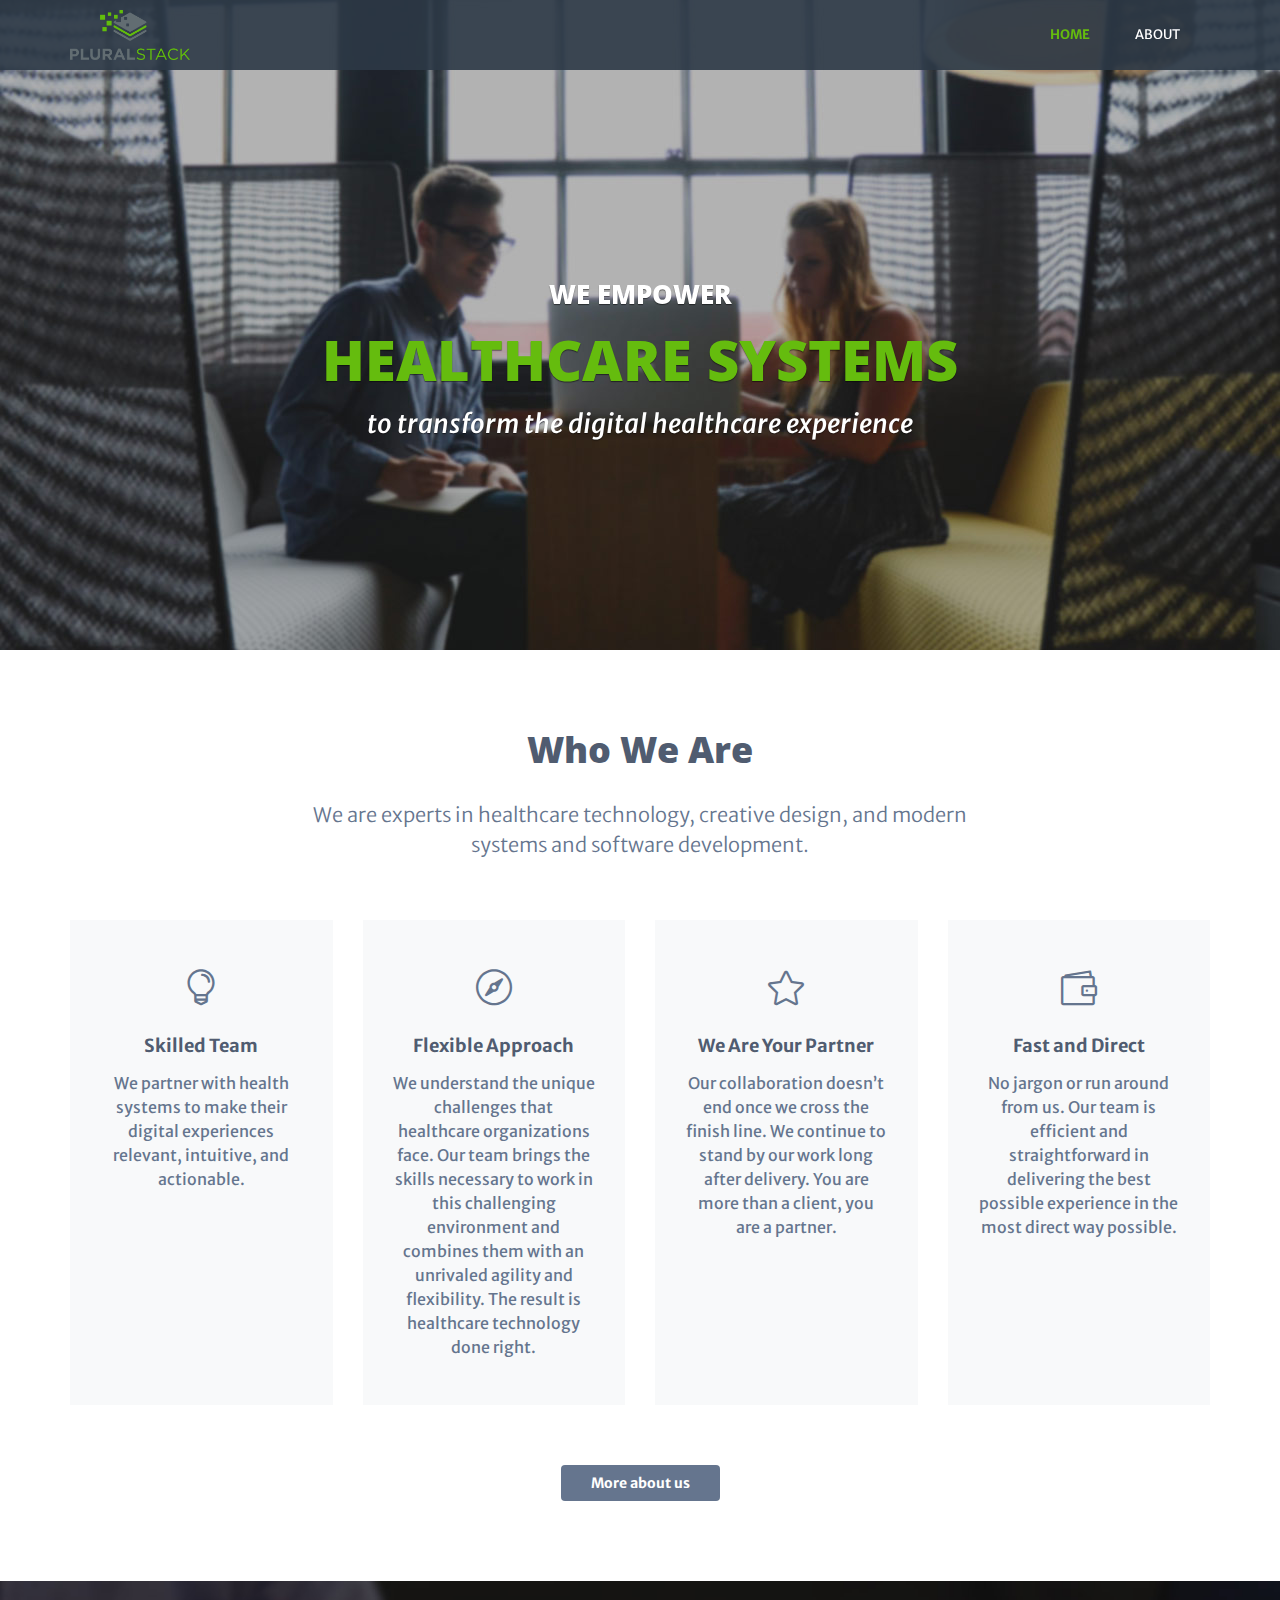
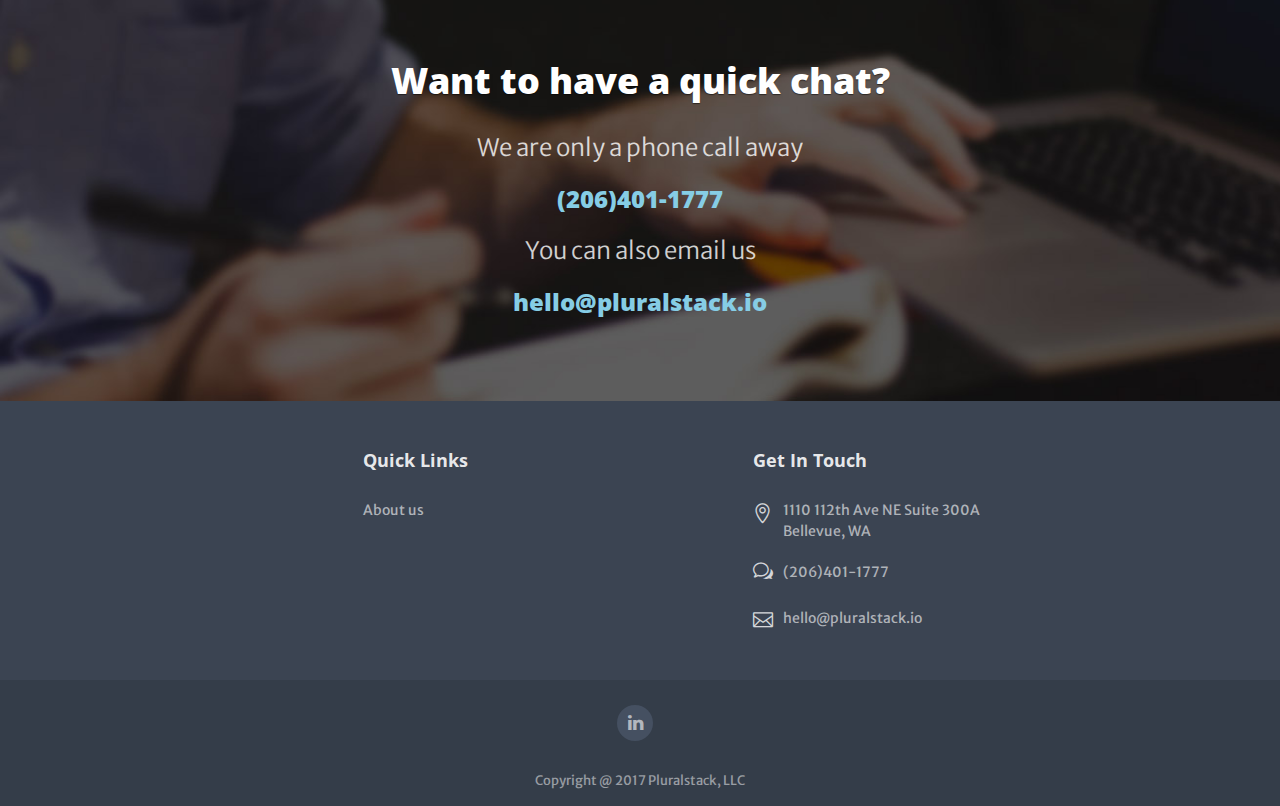
==== index.html @ eecf3a5a "Update company phone number in footer too" ====
<!DOCTYPE html>
<!--[if IE 8]> <html lang="en" class="ie8"> <![endif]-->  
<!--[if IE 9]> <html lang="en" class="ie9"> <![endif]-->  
<!--[if !IE]><!--> <html lang="en"> <!--<![endif]-->  
<head>
    <title>Pluralstack</title>
    <!-- Meta -->
    <meta charset="utf-8">
    <meta http-equiv="X-UA-Compatible" content="IE=edge">
    <meta name="viewport" content="width=device-width, initial-scale=1.0">
    <meta name="description" content="">
    <meta name="author" content="">    
    <link rel="apple-touch-icon-precomposed" sizes="57x57" href="apple-touch-icon-57x57.png" />
    <link rel="apple-touch-icon-precomposed" sizes="114x114" href="apple-touch-icon-114x114.png" />
    <link rel="apple-touch-icon-precomposed" sizes="72x72" href="apple-touch-icon-72x72.png" />
    <link rel="apple-touch-icon-precomposed" sizes="144x144" href="apple-touch-icon-144x144.png" />
    <link rel="apple-touch-icon-precomposed" sizes="60x60" href="apple-touch-icon-60x60.png" />
    <link rel="apple-touch-icon-precomposed" sizes="120x120" href="apple-touch-icon-120x120.png" />
    <link rel="apple-touch-icon-precomposed" sizes="76x76" href="apple-touch-icon-76x76.png" />
    <link rel="apple-touch-icon-precomposed" sizes="152x152" href="apple-touch-icon-152x152.png" />
    <link rel="icon" type="image/png" href="favicon-196x196.png" sizes="196x196" />
    <link rel="icon" type="image/png" href="favicon-96x96.png" sizes="96x96" />
    <link rel="icon" type="image/png" href="favicon-32x32.png" sizes="32x32" />
    <link rel="icon" type="image/png" href="favicon-16x16.png" sizes="16x16" />
    <link rel="icon" type="image/png" href="favicon-128.png" sizes="128x128" />
    <meta name="application-name" content="&nbsp;"/>
    <meta name="msapplication-TileColor" content="#FFFFFF" />
    <meta name="msapplication-TileImage" content="mstile-144x144.png" />
    <meta name="msapplication-square70x70logo" content="mstile-70x70.png" />
    <meta name="msapplication-square150x150logo" content="mstile-150x150.png" />
    <meta name="msapplication-wide310x150logo" content="mstile-310x150.png" />
    <meta name="msapplication-square310x310logo" content="mstile-310x310.png" />
    <link rel="manifest" href="/manifest.json">
    <meta name="theme-color" content="#ffffff">    <link href='http://fonts.googleapis.com/css?family=Merriweather+Sans:700,300italic,400italic,700italic,300,400' rel='stylesheet' type='text/css'>
    <link href='http://fonts.googleapis.com/css?family=Russo+One' rel='stylesheet' type='text/css'>
    <link href='http://fonts.googleapis.com/css?family=Open+Sans:300italic,400italic,600italic,700italic,800italic,400,300,600,700,800' rel='stylesheet' type='text/css'>
    <!-- Global CSS -->
    <link rel="stylesheet" href="assets/plugins/bootstrap/css/bootstrap.min.css">   
    <!-- Plugins CSS -->    
    <link rel="stylesheet" href="assets/plugins/font-awesome/css/font-awesome.css">
    <link rel="stylesheet" href="assets/plugins/elegant_font/css/style.css">
    <link rel="stylesheet" href="assets/plugins/flexslider/flexslider.css">
    <link rel="stylesheet" href="assets/plugins/owl-carousel/owl.carousel.css">
    <link rel="stylesheet" href="assets/plugins/owl-carousel/owl.theme.css">
    
    <!-- Theme CSS -->
    <link id="theme-style" rel="stylesheet" href="assets/css/stylesps.css">
    <!-- HTML5 shim and Respond.js IE8 support of HTML5 elements and media queries -->
    <!--[if lt IE 9]>
      <script src="https://oss.maxcdn.com/html5shiv/3.7.2/html5shiv.min.js"></script>
      <script src="https://oss.maxcdn.com/respond/1.4.2/respond.min.js"></script>
    <![endif]-->
</head> 

<body class="home-page">     
    <div class="header-wrapper header-wrapper-home">

        <!-- ******HEADER****** -->
        <header id="header" class="header navbar-fixed-top">  
            <div class="container">       
                <h1 class="logo">
                    <a href="index.html"><img src="./assets/images/logos/ps-logo.png" alt="Pluralstack logo" width="120px"></a>
                </h1><!--//logo-->
                <nav class="main-nav navbar-right" role="navigation">
                    <div class="navbar-header">
                        <button class="navbar-toggle" type="button" data-toggle="collapse" data-target="#navbar-collapse">
                            <span class="sr-only">Toggle navigation</span>
                            <span class="icon-bar"></span>
                            <span class="icon-bar"></span>
                            <span class="icon-bar"></span>
                        </button><!--//nav-toggle-->
                    </div><!--//navbar-header-->
                    <div id="navbar-collapse" class="navbar-collapse collapse">
                        <ul class="nav navbar-nav">
                            <li class="active nav-item"><a href="index.html">Home</a></li>
                            <li class="nav-item"><a href="about.html">About</a></li>
                        </ul><!--//nav-->
                    </div><!--//navabr-collapse-->
                </nav><!--//main-nav-->
            </div><!--//container-->
        </header><!--//header-->

        <div class="bg-slider-wrapper">
            <div id="bg-slider" class="flexslider bg-slider">
                <ul class="slides">
                    <li class="slide slide-1"></li>
                    <li class="slide slide-2"></li>
                    <li class="slide slide-3"></li>
                </ul>
            </div>
        </div><!--//bg-slider-wrapper--> 
        <section id="home-promo" class="home-promo section">
            <div class="container text-center">                
                <h2 class="title">
                    <span class="upper">We empower</span>
                    <span class="middle">Healthcare Systems</span>
                    <span class="bottom">To transform the digital healthcare experience</span>
                </h2>
            </div><!--//container-->
        </section><!--//promo-->
    </div><!--//header-wrapper-->
       
    <!-- ******Why Section****** -->
    <section id="who" class="who section">
        <div class="container text-center">
            <h2 class="title text-center">Who We Are</h2>
            <p class="intro text-center">We are experts in healthcare technology, creative design, and modern systems and software development.</p>
            <div class="row benefits text-center">
                <div class="item col-md-3 col-sm-6 col-xs-12">
                    <div class="item-inner">
                        <div class="fs1" aria-hidden="true" data-icon="&#xe007;"></div>                        
                        <h3 class="sub-title">Skilled Team</h3>
                        <div class="desc">
                            <p>We partner with health systems to make their digital experiences relevant, intuitive, and actionable.</p>
                        </div>                
                    </div>       
                </div><!--//item-->
                <div class="item col-md-3 col-sm-6 col-xs-12 sm-break">
                    <div class="item-inner">
                        <div class="fs1" aria-hidden="true" data-icon="&#xe01c;"></div>
                        <h3 class="sub-title">Flexible Approach</h3>
                        <div class="desc">
                            <p>We understand the unique challenges that healthcare organizations face.  Our team brings the skills necessary to work in this challenging environment and combines them with an unrivaled agility and flexibility.  The result is healthcare technology done right. </p>
                        </div>   
                    </div><!--//item-inner-->                    
                </div><!--//item-->
                <div class="item col-md-3 col-sm-6 col-xs-12">
                    <div class="item-inner">
                        <div class="fs1" aria-hidden="true" data-icon="&#xe031;"></div>
                        <h3 class="sub-title">We Are Your Partner</h3>
                        <div class="desc">
                            <p>Our collaboration doesn’t end once we cross the finish line.  We continue to stand by our work long after delivery.  You are more than a client, you are a partner.</p>
                        </div>            
                    </div><!--//item-inner-->
                </div><!--//item-->
                <div class="item col-md-3 col-sm-6 col-xs-12">
                    <div class="item-inner">
                        <div class="fs1" aria-hidden="true" data-icon="&#xe100;"></div>                        
                        <h3 class="sub-title">Fast and Direct</h3>
                        <div class="desc">
                            <p>No jargon or run around from us.  Our team is efficient and straightforward in delivering the best possible experience in the most direct way possible.</p>
                        </div>         
                    </div><!--//item-inner-->              
                </div><!--//item-->
            </div><!--//row-->
            <a class="btn btn-cta btn-cta-secondary" href="about.html">More about us</a>
        </div><!--//container-->
    </section><!--//who-->
    
    <!-- ******CTA Section****** -->
    <section id="cta-section" class="cta-section section text-center home-cta-section">
        <div class="container">
           <h2 class="title">Want to have a quick chat?</h2>
           <p class="phone contact-info">
               <span class="intro">We are only a phone call away</span>
               <span class="info"><a href="tel:2064011777">(206)401-1777</a></span>
           </p><!--//phone-->
           <p class="email contact-info">
               <span class="intro">You can also email us</span>
               <span class="info"><a href="mailto:hello@pluralstack.io" target="_blank">hello@pluralstack.io</a></span>
           </p><!--//phone-->              
        </div><!--//container-->
    </section><!--//cta-section-->
   
    <!-- ******FOOTER****** --> 
    <footer class="footer">
        <div class="footer-content">
            <div class="container">
                <div class="row">
                    <div class="footer-col col-md-3 col-md-offset-3 col-sm-4 links-col">
                        <div class="footer-col-inner">
                            <h3 class="sub-title">Quick Links</h3>
                            <ul class="list-unstyled">
                                <li><a href="about.html">About us</a></li>
                            </ul>
                        </div><!--//footer-col-inner-->
                    </div><!--//foooter-col-->
                    <div class="footer-col col-md-3 col-md-offset-1 col-sm-12 contact-col">
                        <div class="footer-col-inner">
                            <h3 class="sub-title">Get In Touch</h3>
                            <p class="intro"></p>
                            <div class="row">
                                <p class="adr clearfix col-md-12 col-sm-4">
                                    <span class="fs1" aria-hidden="true" data-icon="&#xe01d;"></span>        
                                    <span class="adr-group">
                                        <a href="https://www.google.com/maps/place/1110+112th+Ave+NE,+Bellevue,+WA+98004/@47.6205856,-122.1926991,17z/data=!3m1!4b1!4m5!3m4!1s0x54906c8ca2718ef7:0x6507b77112e14721!8m2!3d47.6205856!4d-122.1905051" target="_blank">
                                            <span class="street-address">1110 112th Ave NE Suite 300A</span><br />
                                            <span class="city">Bellevue, </span><span class="state">WA</span><br />
                                        </a>
                                    </span>
                                </p>
                                <p class="tel col-md-12 col-sm-4"><span class="fs1" aria-hidden="true" data-icon="&#x77;"></span><a href="tel:2064011777">(206)401-1777</a></p>
                                <p class="email col-md-12 col-sm-4"><span class="fs1" aria-hidden="true" data-icon="&#xe010;"></span><a href="mailto:hello@pluralstack.io" target="_blank">hello@pluralstack.io</a></p>
                            </div> 
                        </div><!--//footer-col-inner-->            
                    </div><!--//foooter-col-->   
                </div>   
            </div>        
        </div><!--//footer-content-->
        <div class="bottom-bar">
            <div class="container center">                                   
                <ul class="social-icons list-inline">
                    <li class="last"><a href="https://www.linkedin.com/company/pluralstack"><i class="fa fa-linkedin"></i></a></li>                
                </ul> 
                <small class="copyright text-center">Copyright @ 2017 <a href="http://www.pluralstack.io/" target="_blank">Pluralstack, LLC</a></small>                 
            </div><!--//container-->
        </div><!--//bottom-bar-->
    </footer><!--//footer-->

    <!-- Main Javascript -->          
    <script type="text/javascript" src="assets/plugins/jquery-1.11.3.min.js"></script>
    <script type="text/javascript" src="assets/plugins/bootstrap/js/bootstrap.min.js"></script> 
    <script type="text/javascript" src="assets/plugins/bootstrap-hover-dropdown.min.js"></script>
    <script type="text/javascript" src="assets/plugins/back-to-top.js"></script>             
    <script type="text/javascript" src="assets/plugins/jquery-placeholder/jquery.placeholder.js"></script>                                                                  
    <script type="text/javascript" src="assets/plugins/jquery-match-height/jquery.matchHeight-min.js"></script>
    <script type="text/javascript" src="assets/plugins/FitVids/jquery.fitvids.js"></script>
    <script type="text/javascript" src="assets/js/main.js"></script>
    
    <!-- Flexslider -->    
    <script type="text/javascript" src="assets/plugins/flexslider/jquery.flexslider-min.js"></script> 
    <script type="text/javascript" src="assets/js/flexslider-custom.js"></script>     
    
    <!-- Form Validation -->
    <script type="text/javascript" src="assets/plugins/jquery.validate.min.js"></script> 
    <script type="text/javascript" src="assets/js/form-validation-custom.js"></script>
    
    <!-- Form iOS fix -->
    <script type="text/javascript" src="assets/plugins/isMobile/isMobile.min.js"></script>
    <script type="text/javascript" src="assets/js/form-mobile-fix.js"></script>
    
    <!-- Owl Carousel -->
    <script type="text/javascript" src="assets/plugins/owl-carousel/owl.carousel.js"></script> 
    <script type="text/javascript" src="assets/js/owl-custom.js"></script> 
    
</body>
</html>
---- assets/plugins/elegant_font/css/style.css ----
@font-face {
	font-family: 'ElegantIcons';
	src:url('fonts/ElegantIcons.eot');
	src:url('fonts/ElegantIcons.eot?#iefix') format('embedded-opentype'),
		url('fonts/ElegantIcons.woff') format('woff'),
		url('fonts/ElegantIcons.ttf') format('truetype'),
		url('fonts/ElegantIcons.svg#ElegantIcons') format('svg');
	font-weight: normal;
	font-style: normal;
}

/* Use the following CSS code if you want to use data attributes for inserting your icons */
[data-icon]:before {
	font-family: 'ElegantIcons';
	content: attr(data-icon);
	speak: none;
	font-weight: normal;
	font-variant: normal;
	text-transform: none;
	line-height: 1;
	-webkit-font-smoothing: antialiased;
	-moz-osx-font-smoothing: grayscale;
}

/* Use the following CSS code if you want to have a class per icon */
/*
Instead of a list of all class selectors,
you can use the generic selector below, but it's slower:
[class*="your-class-prefix"] {
*/
.arrow_up, .arrow_down, .arrow_left, .arrow_right, .arrow_left-up, .arrow_right-up, .arrow_right-down, .arrow_left-down, .arrow-up-down, .arrow_up-down_alt, .arrow_left-right_alt, .arrow_left-right, .arrow_expand_alt2, .arrow_expand_alt, .arrow_condense, .arrow_expand, .arrow_move, .arrow_carrot-up, .arrow_carrot-down, .arrow_carrot-left, .arrow_carrot-right, .arrow_carrot-2up, .arrow_carrot-2down, .arrow_carrot-2left, .arrow_carrot-2right, .arrow_carrot-up_alt2, .arrow_carrot-down_alt2, .arrow_carrot-left_alt2, .arrow_carrot-right_alt2, .arrow_carrot-2up_alt2, .arrow_carrot-2down_alt2, .arrow_carrot-2left_alt2, .arrow_carrot-2right_alt2, .arrow_triangle-up, .arrow_triangle-down, .arrow_triangle-left, .arrow_triangle-right, .arrow_triangle-up_alt2, .arrow_triangle-down_alt2, .arrow_triangle-left_alt2, .arrow_triangle-right_alt2, .arrow_back, .icon_minus-06, .icon_plus, .icon_close, .icon_check, .icon_minus_alt2, .icon_plus_alt2, .icon_close_alt2, .icon_check_alt2, .icon_zoom-out_alt, .icon_zoom-in_alt, .icon_search, .icon_box-empty, .icon_box-selected, .icon_minus-box, .icon_plus-box, .icon_box-checked, .icon_circle-empty, .icon_circle-slelected, .icon_stop_alt2, .icon_stop, .icon_pause_alt2, .icon_pause, .icon_menu, .icon_menu-square_alt2, .icon_menu-circle_alt2, .icon_ul, .icon_ol, .icon_adjust-horiz, .icon_adjust-vert, .icon_document_alt, .icon_documents_alt, .icon_pencil, .icon_pencil-edit_alt, .icon_pencil-edit, .icon_folder-alt, .icon_folder-open_alt, .icon_folder-add_alt, .icon_info_alt, .icon_error-oct_alt, .icon_error-circle_alt, .icon_error-triangle_alt, .icon_question_alt2, .icon_question, .icon_comment_alt, .icon_chat_alt, .icon_vol-mute_alt, .icon_volume-low_alt, .icon_volume-high_alt, .icon_quotations, .icon_quotations_alt2, .icon_clock_alt, .icon_lock_alt, .icon_lock-open_alt, .icon_key_alt, .icon_cloud_alt, .icon_cloud-upload_alt, .icon_cloud-download_alt, .icon_image, .icon_images, .icon_lightbulb_alt, .icon_gift_alt, .icon_house_alt, .icon_genius, .icon_mobile, .icon_tablet, .icon_laptop, .icon_desktop, .icon_camera_alt, .icon_mail_alt, .icon_cone_alt, .icon_ribbon_alt, .icon_bag_alt, .icon_creditcard, .icon_cart_alt, .icon_paperclip, .icon_tag_alt, .icon_tags_alt, .icon_trash_alt, .icon_cursor_alt, .icon_mic_alt, .icon_compass_alt, .icon_pin_alt, .icon_pushpin_alt, .icon_map_alt, .icon_drawer_alt, .icon_toolbox_alt, .icon_book_alt, .icon_calendar, .icon_film, .icon_table, .icon_contacts_alt, .icon_headphones, .icon_lifesaver, .icon_piechart, .icon_refresh, .icon_link_alt, .icon_link, .icon_loading, .icon_blocked, .icon_archive_alt, .icon_heart_alt, .icon_star_alt, .icon_star-half_alt, .icon_star, .icon_star-half, .icon_tools, .icon_tool, .icon_cog, .icon_cogs, .arrow_up_alt, .arrow_down_alt, .arrow_left_alt, .arrow_right_alt, .arrow_left-up_alt, .arrow_right-up_alt, .arrow_right-down_alt, .arrow_left-down_alt, .arrow_condense_alt, .arrow_expand_alt3, .arrow_carrot_up_alt, .arrow_carrot-down_alt, .arrow_carrot-left_alt, .arrow_carrot-right_alt, .arrow_carrot-2up_alt, .arrow_carrot-2dwnn_alt, .arrow_carrot-2left_alt, .arrow_carrot-2right_alt, .arrow_triangle-up_alt, .arrow_triangle-down_alt, .arrow_triangle-left_alt, .arrow_triangle-right_alt, .icon_minus_alt, .icon_plus_alt, .icon_close_alt, .icon_check_alt, .icon_zoom-out, .icon_zoom-in, .icon_stop_alt, .icon_menu-square_alt, .icon_menu-circle_alt, .icon_document, .icon_documents, .icon_pencil_alt, .icon_folder, .icon_folder-open, .icon_folder-add, .icon_folder_upload, .icon_folder_download, .icon_info, .icon_error-circle, .icon_error-oct, .icon_error-triangle, .icon_question_alt, .icon_comment, .icon_chat, .icon_vol-mute, .icon_volume-low, .icon_volume-high, .icon_quotations_alt, .icon_clock, .icon_lock, .icon_lock-open, .icon_key, .icon_cloud, .icon_cloud-upload, .icon_cloud-download, .icon_lightbulb, .icon_gift, .icon_house, .icon_camera, .icon_mail, .icon_cone, .icon_ribbon, .icon_bag, .icon_cart, .icon_tag, .icon_tags, .icon_trash, .icon_cursor, .icon_mic, .icon_compass, .icon_pin, .icon_pushpin, .icon_map, .icon_drawer, .icon_toolbox, .icon_book, .icon_contacts, .icon_archive, .icon_heart, .icon_profile, .icon_group, .icon_grid-2x2, .icon_grid-3x3, .icon_music, .icon_pause_alt, .icon_phone, .icon_upload, .icon_download, .social_facebook, .social_twitter, .social_pinterest, .social_googleplus, .social_tumblr, .social_tumbleupon, .social_wordpress, .social_instagram, .social_dribbble, .social_vimeo, .social_linkedin, .social_rss, .social_deviantart, .social_share, .social_myspace, .social_skype, .social_youtube, .social_picassa, .social_googledrive, .social_flickr, .social_blogger, .social_spotify, .social_delicious, .social_facebook_circle, .social_twitter_circle, .social_pinterest_circle, .social_googleplus_circle, .social_tumblr_circle, .social_stumbleupon_circle, .social_wordpress_circle, .social_instagram_circle, .social_dribbble_circle, .social_vimeo_circle, .social_linkedin_circle, .social_rss_circle, .social_deviantart_circle, .social_share_circle, .social_myspace_circle, .social_skype_circle, .social_youtube_circle, .social_picassa_circle, .social_googledrive_alt2, .social_flickr_circle, .social_blogger_circle, .social_spotify_circle, .social_delicious_circle, .social_facebook_square, .social_twitter_square, .social_pinterest_square, .social_googleplus_square, .social_tumblr_square, .social_stumbleupon_square, .social_wordpress_square, .social_instagram_square, .social_dribbble_square, .social_vimeo_square, .social_linkedin_square, .social_rss_square, .social_deviantart_square, .social_share_square, .social_myspace_square, .social_skype_square, .social_youtube_square, .social_picassa_square, .social_googledrive_square, .social_flickr_square, .social_blogger_square, .social_spotify_square, .social_delicious_square, .icon_printer, .icon_calulator, .icon_building, .icon_floppy, .icon_drive, .icon_search-2, .icon_id, .icon_id-2, .icon_puzzle, .icon_like, .icon_dislike, .icon_mug, .icon_currency, .icon_wallet, .icon_pens, .icon_easel, .icon_flowchart, .icon_datareport, .icon_briefcase, .icon_shield, .icon_percent, .icon_globe, .icon_globe-2, .icon_target, .icon_hourglass, .icon_balance, .icon_rook, .icon_printer-alt, .icon_calculator_alt, .icon_building_alt, .icon_floppy_alt, .icon_drive_alt, .icon_search_alt, .icon_id_alt, .icon_id-2_alt, .icon_puzzle_alt, .icon_like_alt, .icon_dislike_alt, .icon_mug_alt, .icon_currency_alt, .icon_wallet_alt, .icon_pens_alt, .icon_easel_alt, .icon_flowchart_alt, .icon_datareport_alt, .icon_briefcase_alt, .icon_shield_alt, .icon_percent_alt, .icon_globe_alt, .icon_clipboard {
	font-family: 'ElegantIcons';
	speak: none;
	font-style: normal;
	font-weight: normal;
	font-variant: normal;
	text-transform: none;
	line-height: 1;
	-webkit-font-smoothing: antialiased;
}
.arrow_up:before {
	content: "\21";
}
.arrow_down:before {
	content: "\22";
}
.arrow_left:before {
	content: "\23";
}
.arrow_right:before {
	content: "\24";
}
.arrow_left-up:before {
	content: "\25";
}
.arrow_right-up:before {
	content: "\26";
}
.arrow_right-down:before {
	content: "\27";
}
.arrow_left-down:before {
	content: "\28";
}
.arrow-up-down:before {
	content: "\29";
}
.arrow_up-down_alt:before {
	content: "\2a";
}
.arrow_left-right_alt:before {
	content: "\2b";
}
.arrow_left-right:before {
	content: "\2c";
}
.arrow_expand_alt2:before {
	content: "\2d";
}
.arrow_expand_alt:before {
	content: "\2e";
}
.arrow_condense:before {
	content: "\2f";
}
.arrow_expand:before {
	content: "\30";
}
.arrow_move:before {
	content: "\31";
}
.arrow_carrot-up:before {
	content: "\32";
}
.arrow_carrot-down:before {
	content: "\33";
}
.arrow_carrot-left:before {
	content: "\34";
}
.arrow_carrot-right:before {
	content: "\35";
}
.arrow_carrot-2up:before {
	content: "\36";
}
.arrow_carrot-2down:before {
	content: "\37";
}
.arrow_carrot-2left:before {
	content: "\38";
}
.arrow_carrot-2right:before {
	content: "\39";
}
.arrow_carrot-up_alt2:before {
	content: "\3a";
}
.arrow_carrot-down_alt2:before {
	content: "\3b";
}
.arrow_carrot-left_alt2:before {
	content: "\3c";
}
.arrow_carrot-right_alt2:before {
	content: "\3d";
}
.arrow_carrot-2up_alt2:before {
	content: "\3e";
}
.arrow_carrot-2down_alt2:before {
	content: "\3f";
}
.arrow_carrot-2left_alt2:before {
	content: "\40";
}
.arrow_carrot-2right_alt2:before {
	content: "\41";
}
.arrow_triangle-up:before {
	content: "\42";
}
.arrow_triangle-down:before {
	content: "\43";
}
.arrow_triangle-left:before {
	content: "\44";
}
.arrow_triangle-right:before {
	content: "\45";
}
.arrow_triangle-up_alt2:before {
	content: "\46";
}
.arrow_triangle-down_alt2:before {
	content: "\47";
}
.arrow_triangle-left_alt2:before {
	content: "\48";
}
.arrow_triangle-right_alt2:before {
	content: "\49";
}
.arrow_back:before {
	content: "\4a";
}
.icon_minus-06:before {
	content: "\4b";
}
.icon_plus:before {
	content: "\4c";
}
.icon_close:before {
	content: "\4d";
}
.icon_check:before {
	content: "\4e";
}
.icon_minus_alt2:before {
	content: "\4f";
}
.icon_plus_alt2:before {
	content: "\50";
}
.icon_close_alt2:before {
	content: "\51";
}
.icon_check_alt2:before {
	content: "\52";
}
.icon_zoom-out_alt:before {
	content: "\53";
}
.icon_zoom-in_alt:before {
	content: "\54";
}
.icon_search:before {
	content: "\55";
}
.icon_box-empty:before {
	content: "\56";
}
.icon_box-selected:before {
	content: "\57";
}
.icon_minus-box:before {
	content: "\58";
}
.icon_plus-box:before {
	content: "\59";
}
.icon_box-checked:before {
	content: "\5a";
}
.icon_circle-empty:before {
	content: "\5b";
}
.icon_circle-slelected:before {
	content: "\5c";
}
.icon_stop_alt2:before {
	content: "\5d";
}
.icon_stop:before {
	content: "\5e";
}
.icon_pause_alt2:before {
	content: "\5f";
}
.icon_pause:before {
	content: "\60";
}
.icon_menu:before {
	content: "\61";
}
.icon_menu-square_alt2:before {
	content: "\62";
}
.icon_menu-circle_alt2:before {
	content: "\63";
}
.icon_ul:before {
	content: "\64";
}
.icon_ol:before {
	content: "\65";
}
.icon_adjust-horiz:before {
	content: "\66";
}
.icon_adjust-vert:before {
	content: "\67";
}
.icon_document_alt:before {
	content: "\68";
}
.icon_documents_alt:before {
	content: "\69";
}
.icon_pencil:before {
	content: "\6a";
}
.icon_pencil-edit_alt:before {
	content: "\6b";
}
.icon_pencil-edit:before {
	content: "\6c";
}
.icon_folder-alt:before {
	content: "\6d";
}
.icon_folder-open_alt:before {
	content: "\6e";
}
.icon_folder-add_alt:before {
	content: "\6f";
}
.icon_info_alt:before {
	content: "\70";
}
.icon_error-oct_alt:before {
	content: "\71";
}
.icon_error-circle_alt:before {
	content: "\72";
}
.icon_error-triangle_alt:before {
	content: "\73";
}
.icon_question_alt2:before {
	content: "\74";
}
.icon_question:before {
	content: "\75";
}
.icon_comment_alt:before {
	content: "\76";
}
.icon_chat_alt:before {
	content: "\77";
}
.icon_vol-mute_alt:before {
	content: "\78";
}
.icon_volume-low_alt:before {
	content: "\79";
}
.icon_volume-high_alt:before {
	content: "\7a";
}
.icon_quotations:before {
	content: "\7b";
}
.icon_quotations_alt2:before {
	content: "\7c";
}
.icon_clock_alt:before {
	content: "\7d";
}
.icon_lock_alt:before {
	content: "\7e";
}
.icon_lock-open_alt:before {
	content: "\e000";
}
.icon_key_alt:before {
	content: "\e001";
}
.icon_cloud_alt:before {
	content: "\e002";
}
.icon_cloud-upload_alt:before {
	content: "\e003";
}
.icon_cloud-download_alt:before {
	content: "\e004";
}
.icon_image:before {
	content: "\e005";
}
.icon_images:before {
	content: "\e006";
}
.icon_lightbulb_alt:before {
	content: "\e007";
}
.icon_gift_alt:before {
	content: "\e008";
}
.icon_house_alt:before {
	content: "\e009";
}
.icon_genius:before {
	content: "\e00a";
}
.icon_mobile:before {
	content: "\e00b";
}
.icon_tablet:before {
	content: "\e00c";
}
.icon_laptop:before {
	content: "\e00d";
}
.icon_desktop:before {
	content: "\e00e";
}
.icon_camera_alt:before {
	content: "\e00f";
}
.icon_mail_alt:before {
	content: "\e010";
}
.icon_cone_alt:before {
	content: "\e011";
}
.icon_ribbon_alt:before {
	content: "\e012";
}
.icon_bag_alt:before {
	content: "\e013";
}
.icon_creditcard:before {
	content: "\e014";
}
.icon_cart_alt:before {
	content: "\e015";
}
.icon_paperclip:before {
	content: "\e016";
}
.icon_tag_alt:before {
	content: "\e017";
}
.icon_tags_alt:before {
	content: "\e018";
}
.icon_trash_alt:before {
	content: "\e019";
}
.icon_cursor_alt:before {
	content: "\e01a";
}
.icon_mic_alt:before {
	content: "\e01b";
}
.icon_compass_alt:before {
	content: "\e01c";
}
.icon_pin_alt:before {
	content: "\e01d";
}
.icon_pushpin_alt:before {
	content: "\e01e";
}
.icon_map_alt:before {
	content: "\e01f";
}
.icon_drawer_alt:before {
	content: "\e020";
}
.icon_toolbox_alt:before {
	content: "\e021";
}
.icon_book_alt:before {
	content: "\e022";
}
.icon_calendar:before {
	content: "\e023";
}
.icon_film:before {
	content: "\e024";
}
.icon_table:before {
	content: "\e025";
}
.icon_contacts_alt:before {
	content: "\e026";
}
.icon_headphones:before {
	content: "\e027";
}
.icon_lifesaver:before {
	content: "\e028";
}
.icon_piechart:before {
	content: "\e029";
}
.icon_refresh:before {
	content: "\e02a";
}
.icon_link_alt:before {
	content: "\e02b";
}
.icon_link:before {
	content: "\e02c";
}
.icon_loading:before {
	content: "\e02d";
}
.icon_blocked:before {
	content: "\e02e";
}
.icon_archive_alt:before {
	content: "\e02f";
}
.icon_heart_alt:before {
	content: "\e030";
}
.icon_star_alt:before {
	content: "\e031";
}
.icon_star-half_alt:before {
	content: "\e032";
}
.icon_star:before {
	content: "\e033";
}
.icon_star-half:before {
	content: "\e034";
}
.icon_tools:before {
	content: "\e035";
}
.icon_tool:before {
	content: "\e036";
}
.icon_cog:before {
	content: "\e037";
}
.icon_cogs:before {
	content: "\e038";
}
.arrow_up_alt:before {
	content: "\e039";
}
.arrow_down_alt:before {
	content: "\e03a";
}
.arrow_left_alt:before {
	content: "\e03b";
}
.arrow_right_alt:before {
	content: "\e03c";
}
.arrow_left-up_alt:before {
	content: "\e03d";
}
.arrow_right-up_alt:before {
	content: "\e03e";
}
.arrow_right-down_alt:before {
	content: "\e03f";
}
.arrow_left-down_alt:before {
	content: "\e040";
}
.arrow_condense_alt:before {
	content: "\e041";
}
.arrow_expand_alt3:before {
	content: "\e042";
}
.arrow_carrot_up_alt:before {
	content: "\e043";
}
.arrow_carrot-down_alt:before {
	content: "\e044";
}
.arrow_carrot-left_alt:before {
	content: "\e045";
}
.arrow_carrot-right_alt:before {
	content: "\e046";
}
.arrow_carrot-2up_alt:before {
	content: "\e047";
}
.arrow_carrot-2dwnn_alt:before {
	content: "\e048";
}
.arrow_carrot-2left_alt:before {
	content: "\e049";
}
.arrow_carrot-2right_alt:before {
	content: "\e04a";
}
.arrow_triangle-up_alt:before {
	content: "\e04b";
}
.arrow_triangle-down_alt:before {
	content: "\e04c";
}
.arrow_triangle-left_alt:before {
	content: "\e04d";
}
.arrow_triangle-right_alt:before {
	content: "\e04e";
}
.icon_minus_alt:before {
	content: "\e04f";
}
.icon_plus_alt:before {
	content: "\e050";
}
.icon_close_alt:before {
	content: "\e051";
}
.icon_check_alt:before {
	content: "\e052";
}
.icon_zoom-out:before {
	content: "\e053";
}
.icon_zoom-in:before {
	content: "\e054";
}
.icon_stop_alt:before {
	content: "\e055";
}
.icon_menu-square_alt:before {
	content: "\e056";
}
.icon_menu-circle_alt:before {
	content: "\e057";
}
.icon_document:before {
	content: "\e058";
}
.icon_documents:before {
	content: "\e059";
}
.icon_pencil_alt:before {
	content: "\e05a";
}
.icon_folder:before {
	content: "\e05b";
}
.icon_folder-open:before {
	content: "\e05c";
}
.icon_folder-add:before {
	content: "\e05d";
}
.icon_folder_upload:before {
	content: "\e05e";
}
.icon_folder_download:before {
	content: "\e05f";
}
.icon_info:before {
	content: "\e060";
}
.icon_error-circle:before {
	content: "\e061";
}
.icon_error-oct:before {
	content: "\e062";
}
.icon_error-triangle:before {
	content: "\e063";
}
.icon_question_alt:before {
	content: "\e064";
}
.icon_comment:before {
	content: "\e065";
}
.icon_chat:before {
	content: "\e066";
}
.icon_vol-mute:before {
	content: "\e067";
}
.icon_volume-low:before {
	content: "\e068";
}
.icon_volume-high:before {
	content: "\e069";
}
.icon_quotations_alt:before {
	content: "\e06a";
}
.icon_clock:before {
	content: "\e06b";
}
.icon_lock:before {
	content: "\e06c";
}
.icon_lock-open:before {
	content: "\e06d";
}
.icon_key:before {
	content: "\e06e";
}
.icon_cloud:before {
	content: "\e06f";
}
.icon_cloud-upload:before {
	content: "\e070";
}
.icon_cloud-download:before {
	content: "\e071";
}
.icon_lightbulb:before {
	content: "\e072";
}
.icon_gift:before {
	content: "\e073";
}
.icon_house:before {
	content: "\e074";
}
.icon_camera:before {
	content: "\e075";
}
.icon_mail:before {
	content: "\e076";
}
.icon_cone:before {
	content: "\e077";
}
.icon_ribbon:before {
	content: "\e078";
}
.icon_bag:before {
	content: "\e079";
}
.icon_cart:before {
	content: "\e07a";
}
.icon_tag:before {
	content: "\e07b";
}
.icon_tags:before {
	content: "\e07c";
}
.icon_trash:before {
	content: "\e07d";
}
.icon_cursor:before {
	content: "\e07e";
}
.icon_mic:before {
	content: "\e07f";
}
.icon_compass:before {
	content: "\e080";
}
.icon_pin:before {
	content: "\e081";
}
.icon_pushpin:before {
	content: "\e082";
}
.icon_map:before {
	content: "\e083";
}
.icon_drawer:before {
	content: "\e084";
}
.icon_toolbox:before {
	content: "\e085";
}
.icon_book:before {
	content: "\e086";
}
.icon_contacts:before {
	content: "\e087";
}
.icon_archive:before {
	content: "\e088";
}
.icon_heart:before {
	content: "\e089";
}
.icon_profile:before {
	content: "\e08a";
}
.icon_group:before {
	content: "\e08b";
}
.icon_grid-2x2:before {
	content: "\e08c";
}
.icon_grid-3x3:before {
	content: "\e08d";
}
.icon_music:before {
	content: "\e08e";
}
.icon_pause_alt:before {
	content: "\e08f";
}
.icon_phone:before {
	content: "\e090";
}
.icon_upload:before {
	content: "\e091";
}
.icon_download:before {
	content: "\e092";
}
.social_facebook:before {
	content: "\e093";
}
.social_twitter:before {
	content: "\e094";
}
.social_pinterest:before {
	content: "\e095";
}
.social_googleplus:before {
	content: "\e096";
}
.social_tumblr:before {
	content: "\e097";
}
.social_tumbleupon:before {
	content: "\e098";
}
.social_wordpress:before {
	content: "\e099";
}
.social_instagram:before {
	content: "\e09a";
}
.social_dribbble:before {
	content: "\e09b";
}
.social_vimeo:before {
	content: "\e09c";
}
.social_linkedin:before {
	content: "\e09d";
}
.social_rss:before {
	content: "\e09e";
}
.social_deviantart:before {
	content: "\e09f";
}
.social_share:before {
	content: "\e0a0";
}
.social_myspace:before {
	content: "\e0a1";
}
.social_skype:before {
	content: "\e0a2";
}
.social_youtube:before {
	content: "\e0a3";
}
.social_picassa:before {
	content: "\e0a4";
}
.social_googledrive:before {
	content: "\e0a5";
}
.social_flickr:before {
	content: "\e0a6";
}
.social_blogger:before {
	content: "\e0a7";
}
.social_spotify:before {
	content: "\e0a8";
}
.social_delicious:before {
	content: "\e0a9";
}
.social_facebook_circle:before {
	content: "\e0aa";
}
.social_twitter_circle:before {
	content: "\e0ab";
}
.social_pinterest_circle:before {
	content: "\e0ac";
}
.social_googleplus_circle:before {
	content: "\e0ad";
}
.social_tumblr_circle:before {
	content: "\e0ae";
}
.social_stumbleupon_circle:before {
	content: "\e0af";
}
.social_wordpress_circle:before {
	content: "\e0b0";
}
.social_instagram_circle:before {
	content: "\e0b1";
}
.social_dribbble_circle:before {
	content: "\e0b2";
}
.social_vimeo_circle:before {
	content: "\e0b3";
}
.social_linkedin_circle:before {
	content: "\e0b4";
}
.social_rss_circle:before {
	content: "\e0b5";
}
.social_deviantart_circle:before {
	content: "\e0b6";
}
.social_share_circle:before {
	content: "\e0b7";
}
.social_myspace_circle:before {
	content: "\e0b8";
}
.social_skype_circle:before {
	content: "\e0b9";
}
.social_youtube_circle:before {
	content: "\e0ba";
}
.social_picassa_circle:before {
	content: "\e0bb";
}
.social_googledrive_alt2:before {
	content: "\e0bc";
}
.social_flickr_circle:before {
	content: "\e0bd";
}
.social_blogger_circle:before {
	content: "\e0be";
}
.social_spotify_circle:before {
	content: "\e0bf";
}
.social_delicious_circle:before {
	content: "\e0c0";
}
.social_facebook_square:before {
	content: "\e0c1";
}
.social_twitter_square:before {
	content: "\e0c2";
}
.social_pinterest_square:before {
	content: "\e0c3";
}
.social_googleplus_square:before {
	content: "\e0c4";
}
.social_tumblr_square:before {
	content: "\e0c5";
}
.social_stumbleupon_square:before {
	content: "\e0c6";
}
.social_wordpress_square:before {
	content: "\e0c7";
}
.social_instagram_square:before {
	content: "\e0c8";
}
.social_dribbble_square:before {
	content: "\e0c9";
}
.social_vimeo_square:before {
	content: "\e0ca";
}
.social_linkedin_square:before {
	content: "\e0cb";
}
.social_rss_square:before {
	content: "\e0cc";
}
.social_deviantart_square:before {
	content: "\e0cd";
}
.social_share_square:before {
	content: "\e0ce";
}
.social_myspace_square:before {
	content: "\e0cf";
}
.social_skype_square:before {
	content: "\e0d0";
}
.social_youtube_square:before {
	content: "\e0d1";
}
.social_picassa_square:before {
	content: "\e0d2";
}
.social_googledrive_square:before {
	content: "\e0d3";
}
.social_flickr_square:before {
	content: "\e0d4";
}
.social_blogger_square:before {
	content: "\e0d5";
}
.social_spotify_square:before {
	content: "\e0d6";
}
.social_delicious_square:before {
	content: "\e0d7";
}
.icon_printer:before {
	content: "\e103";
}
.icon_calulator:before {
	content: "\e0ee";
}
.icon_building:before {
	content: "\e0ef";
}
.icon_floppy:before {
	content: "\e0e8";
}
.icon_drive:before {
	content: "\e0ea";
}
.icon_search-2:before {
	content: "\e101";
}
.icon_id:before {
	content: "\e107";
}
.icon_id-2:before {
	content: "\e108";
}
.icon_puzzle:before {
	content: "\e102";
}
.icon_like:before {
	content: "\e106";
}
.icon_dislike:before {
	content: "\e0eb";
}
.icon_mug:before {
	content: "\e105";
}
.icon_currency:before {
	content: "\e0ed";
}
.icon_wallet:before {
	content: "\e100";
}
.icon_pens:before {
	content: "\e104";
}
.icon_easel:before {
	content: "\e0e9";
}
.icon_flowchart:before {
	content: "\e109";
}
.icon_datareport:before {
	content: "\e0ec";
}
.icon_briefcase:before {
	content: "\e0fe";
}
.icon_shield:before {
	content: "\e0f6";
}
.icon_percent:before {
	content: "\e0fb";
}
.icon_globe:before {
	content: "\e0e2";
}
.icon_globe-2:before {
	content: "\e0e3";
}
.icon_target:before {
	content: "\e0f5";
}
.icon_hourglass:before {
	content: "\e0e1";
}
.icon_balance:before {
	content: "\e0ff";
}
.icon_rook:before {
	content: "\e0f8";
}
.icon_printer-alt:before {
	content: "\e0fa";
}
.icon_calculator_alt:before {
	content: "\e0e7";
}
.icon_building_alt:before {
	content: "\e0fd";
}
.icon_floppy_alt:before {
	content: "\e0e4";
}
.icon_drive_alt:before {
	content: "\e0e5";
}
.icon_search_alt:before {
	content: "\e0f7";
}
.icon_id_alt:before {
	content: "\e0e0";
}
.icon_id-2_alt:before {
	content: "\e0fc";
}
.icon_puzzle_alt:before {
	content: "\e0f9";
}
.icon_like_alt:before {
	content: "\e0dd";
}
.icon_dislike_alt:before {
	content: "\e0f1";
}
.icon_mug_alt:before {
	content: "\e0dc";
}
.icon_currency_alt:before {
	content: "\e0f3";
}
.icon_wallet_alt:before {
	content: "\e0d8";
}
.icon_pens_alt:before {
	content: "\e0db";
}
.icon_easel_alt:before {
	content: "\e0f0";
}
.icon_flowchart_alt:before {
	content: "\e0df";
}
.icon_datareport_alt:before {
	content: "\e0f2";
}
.icon_briefcase_alt:before {
	content: "\e0f4";
}
.icon_shield_alt:before {
	content: "\e0d9";
}
.icon_percent_alt:before {
	content: "\e0da";
}
.icon_globe_alt:before {
	content: "\e0de";
}
.icon_clipboard:before {
	content: "\e0e6";
}


	.glyph {
		float: left;
		text-align: center;
		padding: .75em;
		margin: .4em 1.5em .75em 0;
		width: 6em;
text-shadow: none;
	}
        .glyph_big {
        font-size: 128px;
        color: #59c5dc;
        float: left;
        margin-right: 20px;
        }

        .glyph div { padding-bottom: 10px;}

	.glyph input {
		font-family: consolas, monospace;
		font-size: 12px;
		width: 100%;
		text-align: center;
		border: 0;
		box-shadow: 0 0 0 1px #ccc;
		padding: .2em;
                -moz-border-radius: 5px;
                -webkit-border-radius: 5px;
	}
	.centered {
		margin-left: auto;
		margin-right: auto;
	}
	.glyph .fs1 {
		font-size: 2em;
	}
---- assets/css/stylesps.css ----
/*   
 * Template Name: DevStudio - Responsive Website Template for web design & development agencies
 * Version: 1.5
 * Author: Xiaoying Riley at 3rd Wave Media
 * Website: http://themes.3rdwavemedia.com/
 * Twitter: @3rdwave_themes
 * #4A5664
*/
/* ======= Base ======= */
body {
  font-family: 'Merriweather Sans', arial, sans-serif;
  color: #666;
  font-size: 16px;
  -webkit-font-smoothing: antialiased;
  -moz-osx-font-smoothing: grayscale;
}
p {
  margin-bottom: 16px;
  line-height: 1.5;
}
a {
  color: #5cbbdb;
  -webkit-transition: all 0.4s ease-in-out;
  -moz-transition: all 0.4s ease-in-out;
  -ms-transition: all 0.4s ease-in-out;
  -o-transition: all 0.4s ease-in-out;
}
a:hover {
  text-decoration: underline;
  color: #47b3d7;
}
a:focus {
  text-decoration: none;
}
.btn,
a.btn {
  -webkit-transition: all 0.4s ease-in-out;
  -moz-transition: all 0.4s ease-in-out;
  -ms-transition: all 0.4s ease-in-out;
  -o-transition: all 0.4s ease-in-out;
  font-weight: bold;
}
.btn .fa,
a.btn .fa {
  color: #fff;
  margin-right: 5px;
}
.btn:focus,
a.btn:focus {
  color: #fff;
}
a.btn-cta,
.btn-cta {
  padding: 8px 30px;
}
a.btn-cta-primary,
.btn-cta-primary {
  background: #660000;
  border: none;
  color: #fff;
}
a.btn-cta-primary:hover,
.btn-cta-primary:hover {
  background: #993300;
  border: none;
  color: #fff;
}
a.btn-cta-secondary,
.btn-cta-secondary {
  background: #65758e;
  border: none;
  color: #fff;
}
a.btn-cta-secondary:hover,
.btn-cta-secondary:hover {
  background: #505c70;
  border: none;
  color: #fff;
}
.highlight {
  color: #65BC0E;
}
.form-control {
  -webkit-box-shadow: none;
  -moz-box-shadow: none;
  box-shadow: none;
  height: 40px;
  border-color: #eee;
}
.form-control::-webkit-input-placeholder {
  /* WebKit browsers */
  color: #a6a6a6;
}
.form-control:-moz-placeholder {
  /* Mozilla Firefox 4 to 18 */
  color: #a6a6a6;
}
.form-control::-moz-placeholder {
  /* Mozilla Firefox 19+ */
  color: #a6a6a6;
}
.form-control:-ms-input-placeholder {
  /* Internet Explorer 10+ */
  color: #a6a6a6;
}
.form-control:focus {
  border-color: #65BC0E;
/*  -webkit-box-shadow: none;
  -moz-box-shadow: none;
  box-shadow: none;*/
}
.text-highlight {
  color: #217997;
}
input[type="text"],
input[type="email"],
input[type="password"],
input[type="submit"],
input[type="button"],
textarea,
select {
  appearance: none;
  /* for mobile safari */
  -webkit-appearance: none;
}
#topcontrol {
  background: #65758e;
  color: #fff;
  text-align: center;
  display: inline-block;
  width: 35px;
  height: 35px;
  border: none;
  -webkit-border-radius: 4px;
  -moz-border-radius: 4px;
  -ms-border-radius: 4px;
  -o-border-radius: 4px;
  border-radius: 4px;
  -moz-background-clip: padding;
  -webkit-background-clip: padding-box;
  background-clip: padding-box;
  -webkit-transition: all 0.4s ease-in-out;
  -moz-transition: all 0.4s ease-in-out;
  -ms-transition: all 0.4s ease-in-out;
  -o-transition: all 0.4s ease-in-out;
  z-index: 30;
}
#topcontrol:hover {
  background: #72829b;
}
#topcontrol .fa {
  position: relative;
  top: 3px;
  font-size: 25px;
}
.video-container iframe {
  max-width: 100%;
}
/* ======= Homepage Headline Background & Slideshow ======= */
.bg-slider-wrapper {
  content: "";
  position: absolute;
  width: 100%;
  top: 0;
  left: 0;
  height: 650px;
  background: #595959;
}
.bg-slider-wrapper .flexslider {
  margin: 0;
  -webkit-box-shadow: none;
  -moz-box-shadow: none;
  box-shadow: none;
  border: none;
  -webkit-border-radius: 0;
  -moz-border-radius: 0;
  -ms-border-radius: 0;
  -o-border-radius: 0;
  border-radius: 0;
  -moz-background-clip: padding;
  -webkit-background-clip: padding-box;
  background-clip: padding-box;
}
.bg-slider-wrapper .flexslider .slide {
  display: block;
  height: 650px;
}
.bg-slider-wrapper .flexslider .slide.slide-1 {
  background: #65758e url('../images/background/promo-background-1.jpg') no-repeat 50% top;
  -webkit-background-size: cover;
  -moz-background-size: cover;
  -o-background-size: cover;
  background-size: cover;
}
.bg-slider-wrapper .flexslider .slide.slide-2 {
  background: #65758e url('../images/background/promo-background-2.jpg') no-repeat 50% top;
  -webkit-background-size: cover;
  -moz-background-size: cover;
  -o-background-size: cover;
  background-size: cover;
}
.bg-slider-wrapper .flexslider .slide.slide-3 {
  background: #65758e url('../images/background/promo-background-3.jpg') no-repeat 50% top;
  -webkit-background-size: cover;
  -moz-background-size: cover;
  -o-background-size: cover;
  background-size: cover;
}
.bg-slider-wrapper .flexslider .flex-control-nav {
  z-index: 20;
  bottom: 45px;
  position: relative;
}
.bg-slider-wrapper .flexslider .flex-control-nav li a {
  background: rgba(255, 255, 255, 0.3);
}
.bg-slider-wrapper .flexslider .flex-control-nav li a.flex-active {
  background: rgba(255, 255, 255, 0.8);
}
/* ======= Header ======= */
body.no-header-wrapper {
  padding-top: 80px;
}
.header-wrapper-home {
  min-height: 650px;
}
.header-wrapper-work {
  background: #65758e url('../images/background/heading-background-1.jpg') no-repeat 50% top;
  -webkit-background-size: cover;
  -moz-background-size: cover;
  -o-background-size: cover;
  background-size: cover;
  min-height: 400px;
}
.header-wrapper-case-study {
  background: #65758e url('../images/background/case-study-background-1.jpg') no-repeat 50% top;
  -webkit-background-size: cover;
  -moz-background-size: cover;
  -o-background-size: cover;
  background-size: cover;
  min-height: 400px;
}
.header-wrapper-about {
  background: #65758e url('../images/background/heading-background-2.jpg') no-repeat 50% top;
  -webkit-background-size: cover;
  -moz-background-size: cover;
  -o-background-size: cover;
  background-size: cover;
  min-height: 400px;
}
.header-wrapper-blog-home {
  background: #65758e url('../images/background/heading-background-3.jpg') no-repeat 50% top;
  -webkit-background-size: cover;
  -moz-background-size: cover;
  -o-background-size: cover;
  background-size: cover;
  min-height: 400px;
}
.header-wrapper-contact {
  /*background: #65758e url('../images/background/heading-background-4.jpg') no-repeat 50% top;*/
  background: #65758e url('../images/background/case-study-background-1.jpg') no-repeat 50% top;
  -webkit-background-size: cover;
  -moz-background-size: cover;
  -o-background-size: cover;
  background-size: cover;
  min-height: 300px;
}
.header {
  color: #fff;
  width: 100%;
  z-index: 40;
  padding: 15px inherit;
  background: rgba(44, 56, 70, 0.9);
  -webkit-transition: padding 0.6s ease-in-out;
  -moz-transition: padding 0.6s ease-in-out;
  -ms-transition: padding 0.6s ease-in-out;
  -o-transition: padding 0.6s ease-in-out;
}
.header.navbar-fixed-top .navbar-collapse {
  padding-left: 15px;
  padding-right: 15px;
}
.header.header-shrink {
  padding: 0px inherit;
}
.header.header-shrink h1.logo {
  font-size: 20px;
  line-height: 2.4;
}
.header.header-shrink .main-nav .nav .nav-item {
  font-size: 12px;
}
.header h1.logo {
  font-family: "Russo One", arial, sans-serif;
  margin-top: 0;
  margin-bottom: 0;
  font-weight: 800;
  font-size: 26px;
  float: left;
  line-height: 1.8;
}
.header h1.logo a {
  color: #fff;
}
.header h1.logo a:hover {
  text-decoration: none;
}
.header h1.logo a .highlight {
  color: #65BC0E;
}
.header .main-nav .navbar-toggle {
  margin-right: 0;
  margin-top: 0;
  background: none;
  position: absolute;
  right: 10px;
  top: 5px;
}
.header .main-nav .navbar-toggle:focus {
  outline: none;
}
.header .main-nav .navbar-toggle .icon-bar {
  background-color: rgba(255, 255, 255, 0.6);
  height: 3px;
}
.header .main-nav .navbar-toggle:hover .icon-bar {
  background-color: #fff;
}
.header .main-nav .nav .nav-item {
  font-weight: normal;
  text-transform: uppercase;
  font-size: 13px;
  margin-right: 15px;
}
.header .main-nav .nav .nav-item.active > a {
  color: #65BC0E;
  background: none;
  font-weight: bold;
}
.header .main-nav .nav .nav-item a {
  color: #fff;
}
.header .main-nav .nav .nav-item a:hover {
  color: #65BC0E;
  background: none;
}
.header .main-nav .nav .nav-item a:focus {
  outline: none;
  background: none;
}
.header .main-nav .nav .nav-item a:active {
  outline: none;
  background: none;
}
.header .main-nav .nav .nav-item.active {
  color: #65BC0E;
}
.header .main-nav .nav .nav-item.last {
  margin-right: 0;
}
.header .main-nav .nav.active {
  position: relative;
}
.header .main-nav .nav.active > a {
  background: #47b3d7;
  color: #fff;
  color: rgba(255, 255, 255, 0.8);
}
.header .main-nav .nav.active > a:before {
  content: "\f0d8";
  position: absolute;
  bottom: -8px;
  left: 0;
  text-align: center;
  font-family: FontAwesome;
  display: block;
  font-size: 12px;
  width: 100%;
}
.header .main-nav .nav.active > a.dropdown-toggle:before {
  display: none;
}
.header .main-nav .nav.open a {
  background: none;
}
.header .main-nav .nav .dropdown-menu {
  -webkit-border-radius: 4px;
  -moz-border-radius: 4px;
  -ms-border-radius: 4px;
  -o-border-radius: 4px;
  border-radius: 4px;
  -moz-background-clip: padding;
  -webkit-background-clip: padding-box;
  background-clip: padding-box;
  margin: 0;
  border: none;
  text-transform: none;
  min-width: 180px;
  background: #47b3d7;
}
.header .main-nav .nav .dropdown-menu:before {
  content: "";
  display: block;
  width: 0;
  height: 0;
  border-left: 10px solid transparent;
  border-right: 10px solid transparent;
  border-bottom: 10px solid #47b3d7;
  position: absolute;
  right: 30px;
  top: -10px;
}
.header .main-nav .nav .dropdown-menu a {
  border-bottom: 1px solid #32aad2;
  padding: 8px 20px;
  color: #fff;
  -webkit-opacity: 1;
  -moz-opacity: 1;
  opacity: 1;
}
.header .main-nav .nav .dropdown-menu a:hover {
  background: #2a9bc1;
  color: #fff;
}


header .container {
  padding-top: 10px;
  padding-bottom: 10px;
}

/* Override bootstrap default */
.nav .open > a,
.nav .open > a:hover,
.nav .open > a:focus {
  background: none;
}
/* ======= Promo section ======= */
.promo {
  color: #fff;
  padding-top: 160px;
}
.promo .title {
  font-size: 36px;
  font-family: 'Open Sans', arial, sans-serif;
  font-weight: 800;
  text-shadow: 0 1px 1px rgba(0, 0, 0, 0.5);
  margin-bottom: 15px;
  margin-top: 0;
  text-transform: uppercase;
}
.promo .intro {
  max-width: 700px;
  margin: 0 auto;
  font-size: 20px;
  text-shadow: 0 1px 1px rgba(0, 0, 0, 0.5);
}
/* ======= Home Promo section ======= */
.home-promo {
  color: #fff;
  padding-top: 260px;
  position: relative;
  z-index: 10;
}
.home-promo .title {
  font-size: 26px;
  font-family: 'Open Sans', arial, sans-serif;
  font-weight: 800;
  text-shadow: 0 1px 1px rgba(0, 0, 0, 0.5);
  margin-bottom: 45px;
  text-transform: uppercase;
}
.home-promo .title span {
  display: block;
}
.home-promo .title .middle {
  margin-top: 20px;
  margin-bottom: 20px;
  font-size: 56px;
  color: #65BC0E;
}
.home-promo .title .bottom {
  font-family: 'Merriweather Sans', arial, sans-serif;
  font-style: italic;
  text-transform: lowercase;
  font-weight: 500;
}
.home-promo .btn {
  font-size: 20px;
  font-weight: normal;
}
/* ======= Who ======= */
.who {
  padding: 80px 0;
}
.who .title {
  font-size: 36px;
  font-family: 'Open Sans', arial, sans-serif;
  font-weight: 800;
  color: #505c70;
  margin-top: 0;
  margin-bottom: 30px;
}
.who .intro {
  margin: 0 auto;
  max-width: 700px;
  color: #666;
  font-size: 20px;
  color: #65758e;
  margin-bottom: 60px;
  font-weight: 300;
}
.who .benefits .item {
  font-size: 16px;
  margin-bottom: 60px;
}
.who .benefits .item .fs1 {
  font-size: 36px;
  color: #65758e;
}
.who .benefits .item-inner {
  padding: 30px;
  padding-top: 45px;
  background: #f8f9fa;
}
.who .benefits .sub-title {
  font-weight: bold;
  font-size: 18px;
  margin-bottom: 15px;
  color: #505c70;
}
.who .benefits .desc {
  color: #65758e;
}
/* ======= Latest work ======= */
.latest-work {
  padding: 80px 0;
}
.latest-work .container-fluid {
  padding-left: 0;
  padding-right: 0;
}
.latest-work .title {
  font-family: 'Open Sans', arial, sans-serif;
  font-weight: 800;
  font-size: 36px;
  color: #505c70;
  margin-top: 0;
  margin-bottom: 60px;
}
.latest-work .owl-wrapper {
  background: #303843;
}
.latest-work .item {
  background: #303843;
  color: #fff;
  min-height: 420px;
  text-align: center;
}
.latest-work .item .figure {
  -webkit-transition: all 0.4s ease-in-out;
  -moz-transition: all 0.4s ease-in-out;
  -ms-transition: all 0.4s ease-in-out;
  -o-transition: all 0.4s ease-in-out;
  overflow: hidden;
}
.latest-work .item .figure img {
  -webkit-opacity: 0.8;
  -moz-opacity: 0.8;
  opacity: 0.8;
  margin: 0 auto;
  -webkit-transition: transform 0.5s linear;
  -moz-transition: transform 0.5s linear;
  -ms-transition: transform 0.5s linear;
  -o-transition: transform 0.5s linear;
}
.latest-work .item .figure:hover img {
  -webkit-opacity: 1;
  -moz-opacity: 1;
  opacity: 1;
  -webkit-transform: scale(1.1);
  -moz-transform: scale(1.1);
  -ms-transform: scale(1.1);
  -o-transform: scale(1.1);
}
.latest-work .item .figure-container a {
  display: block;
  min-height: 260px;
  -webkit-opacity: 0.8;
  -moz-opacity: 0.8;
  opacity: 0.8;
}
.latest-work .item .figure-container a:hover {
  -webkit-opacity: 1;
  -moz-opacity: 1;
  opacity: 1;
}
.latest-work .item.item-1 .figure-container a {
  background: #65758e url('../images/work/work-example-1.1.jpg') no-repeat 50% 50%;
  -webkit-background-size: cover;
  -moz-background-size: cover;
  -o-background-size: cover;
  background-size: cover;
}
.latest-work .item.item-2 .figure-container a {
  display: block;
  background: #65758e url('../images/work/work-example-2.1.jpg') no-repeat 50% 50%;
  -webkit-background-size: cover;
  -moz-background-size: cover;
  -o-background-size: cover;
  background-size: cover;
}
.latest-work .item.item-3 .figure-container a {
  display: block;
  background: #65758e url('../images/work/work-example-3.1.jpg') no-repeat 50% 50%;
  -webkit-background-size: cover;
  -moz-background-size: cover;
  -o-background-size: cover;
  background-size: cover;
}
.latest-work .item .content .content-inner {
  padding: 45px;
  text-align: left;
  color: rgba(255, 255, 255, 0.8);
}
.latest-work .item .content .project-title {
  font-family: 'Open Sans', arial, sans-serif;
  text-align: center;
  font-size: 22px;
  font-weight: bold;
  margin-top: 0;
  margin-bottom: 30px;
  padding-bottom: 10px;
  border-bottom: 2px solid rgba(255, 255, 255, 0.5);
  display: inline-block;
  color: #fff;
}
.latest-work .item .content .meta {
  margin-bottom: 15px;
  font-weight: 300;
}
.latest-work .item .content .meta strong {
  color: #fff;
}
.latest-work .item .content .desc {
  margin-bottom: 30px;
}
.latest-work .item .content .link {
  margin-bottom: 5px;
}
.latest-work .item .content .link a {
  color: #909cb0;
}
.latest-work .item .content .link a:hover {
  color: #65BC0E;
}
.latest-work .item .content .link .fa {
  color: #909cb0;
  margin-right: 5px;
}
/* override owl theme */
.owl-theme .owl-controls {
  margin-top: 30px;
  margin-bottom: 30px;
}
.owl-theme .owl-controls .owl-page span {
  background: #65758e;
}
.owl-theme .owl-controls .owl-buttons div {
  background: #65758e;
}
.owl-theme .owl-controls .owl-buttons div:hover {
  background: #818fa5;
}
/* ======= Testimonials ======= */
.testimonials {
  padding: 80px 0;
}
.testimonials .title {
  font-size: 36px;
  font-family: 'Open Sans', arial, sans-serif;
  font-weight: 800;
  color: #505c70;
  margin-top: 0;
  margin-bottom: 30px;
}
.testimonials .intro {
  max-width: 700px;
  color: #65758e;
  font-weight: 300;
  margin: 0 auto;
  margin-bottom: 60px;
  font-size: 20px;
}
.testimonials .item {
  margin-bottom: 60px;
}
.testimonials .item .item-inner {
  padding: 30px;
}
.testimonials .item .quote-container {
  position: relative;
  margin-bottom: 30px;
}
.testimonials .item .quote-container .fa {
  color: #cbd1da;
  position: absolute;
  left: -35px;
  top: 0;
  font-size: 22px;
}
.testimonials .item .quote-container .quote {
  padding: 0;
  border-left: 0;
  font-style: italic;
  margin-bottom: 0;
}
.testimonials .item .meta .profile {
  overflow: hidden;
  float: left;
}
.testimonials .item .meta .profile img {
  float: left;
  margin-right: 15px;
}
.testimonials .item .meta .profile .name {
  font-size: 14px;
  float: left;
  margin-top: 25px;
  max-width: 200px;
  color: #65758e;
}
.testimonials .item .meta .profile .name .source-title {
  color: #999;
}
.testimonials .item .meta .client-logo {
  float: right;
  max-width: 160px;
}
/* ======= logos ======= */
.logos {
  padding-bottom: 80px;
}
.logos .title {
  font-size: 28px;
  margin-top: 0;
  margin-bottom: 30px;
  color: #505c70;
  font-family: 'Open Sans', arial, sans-serif;
  font-weight: 700;
}
.logos .intro {
  color: #65758e;
  font-size: 20px;
  font-weight: 300;
  margin-bottom: 60px;
}
.logos .logo-list img {
  -webkit-opacity: 0.8;
  -moz-opacity: 0.8;
  opacity: 0.8;
}
.logos .logo-list img:hover {
  -webkit-opacity: 1;
  -moz-opacity: 1;
  opacity: 1;
}
/* ======= cta-section ======= */
.cta-section {
  background: #65758e url('../images/background/cta-background.jpg') no-repeat left top;
  background-size: cover;
  min-height: 420px;
  color: #fff;
  padding-top: 80px;
}
.cta-section .title {
  font-size: 36px;
  font-weight: 300;
  margin-top: 0;
  margin-bottom: 30px;
  font-family: 'Open Sans', arial, sans-serif;
  font-weight: 800;
  text-shadow: 0 1px 1px rgba(0, 0, 0, 0.5);
}
.cta-section .contact-info {
  font-size: 24px;
}
.cta-section .contact-info span {
  display: block;
  margin-bottom: 15px;
}
.cta-section .contact-info .intro {
  -webkit-opacity: 0.8;
  -moz-opacity: 0.8;
  opacity: 0.8;
  font-weight: 300;
}
.cta-section .contact-info .info {
  font-family: 'Open Sans', arial, sans-serif;
  font-weight: 800;
}
.cta-section .contact-info a {
  color: #86cde5;
}
.cta-section .contact-info a:hover {
  color: #65BC0E;
}
/* ======= Latest blog posts ======= */
.latest-blog {
  padding: 80px 0;
  background: #f5f5f5;
}
.latest-blog .title {
  font-size: 36px;
  font-family: 'Open Sans', arial, sans-serif;
  font-weight: 800;
  color: #505c70;
  margin-top: 0;
  margin-bottom: 80px;
}
.latest-blog .item {
  margin-bottom: 60px;
}
.latest-blog .item-inner {
  background-color: #fff;
}
.latest-blog .item-inner .figure {
  background-color: #3b4452;
  overflow: hidden;
  text-align: center;
}
.latest-blog .item-inner .figure img {
  -webkit-opacity: 0.8;
  -moz-opacity: 0.8;
  opacity: 0.8;
  -webkit-transition: transform 0.5s linear;
  -moz-transition: transform 0.5s linear;
  -ms-transition: transform 0.5s linear;
  -o-transition: transform 0.5s linear;
  margin: 0 auto;
  display: inline-block;
}
.latest-blog .item-inner .figure img:hover {
  -webkit-opacity: 1;
  -moz-opacity: 1;
  opacity: 1;
  -webkit-transform: scale(1.05);
  -moz-transform: scale(1.05);
  -ms-transform: scale(1.05);
  -o-transform: scale(1.05);
}
.latest-blog .item-inner .sub-title {
  margin-top: 15px;
  margin-bottom: 30px;
  font-size: 22px;
}
.latest-blog .item-inner .sub-title a {
  color: #65758e;
}
.latest-blog .item-inner .sub-title a:hover {
  color: #65BC0E;
}
.latest-blog .item-inner .content-wrapper {
  padding: 30px;
}
/* ======= Work-list section ======= */
.work-list {
  padding: 80px 0;
  background: #f5f5f5;
}
.work-list .title {
  font-size: 28px;
  font-family: 'Open Sans', arial, sans-serif;
  font-weight: 800;
  color: #505c70;
  margin-top: 0;
  margin-bottom: 30px;
}
.work-list .button-group {
  margin-bottom: 60px;
  font-size: 13px;
  clear: both;
}
.work-list .button-group .btn {
  background: #cbd1da;
  color: #fff;
  font-weight: 300;
  margin-right: 5px;
  margin-bottom: 15px;
}
.work-list .button-group .btn.last {
  margin-right: 0;
}
.work-list .button-group .btn:hover {
  background: #65758e;
}
.work-list .button-group .btn.is-checked {
  background: #65758e;
}
.work-list .item {
  margin-bottom: 60px;
}
.work-list .item .item-inner {
  background: #fff;
}
.work-list .item .sub-title a {
  color: #65758e;
}
.work-list .item .sub-title a:hover {
  color: #65BC0E;
}
.work-list .item .figure {
  position: relative;
  -webkit-transition: all 0.4s ease-in-out;
  -moz-transition: all 0.4s ease-in-out;
  -ms-transition: all 0.4s ease-in-out;
  -o-transition: all 0.4s ease-in-out;
  overflow: hidden;
}
.work-list .item .figure img {
  -webkit-transition: transform 0.5s linear;
  -moz-transition: transform 0.5s linear;
  -ms-transition: transform 0.5s linear;
  -o-transition: transform 0.5s linear;
}
.work-list .item .figure .info-mask {
  text-decoration: none;
  visibility: hidden;
  -webkit-opacity: 0;
  -moz-opacity: 0;
  opacity: 0;
  padding: 30px;
  width: 100%;
  height: 100%;
  position: absolute;
  top: 0;
  left: 0;
  text-align: center;
  background: rgba(48, 56, 67, 0.9);
}
.work-list .item .figure .info-mask span {
  display: block;
  margin-bottom: 15px;
  color: #fff;
}
.work-list .item .figure .info-mask span.btn {
  display: inline-block;
}
.work-list .item .figure .info-mask span.btn:hover {
  background: #ec9c29;
}
.work-list .item .figure:hover .info-mask {
  visibility: visible;
  -webkit-opacity: 1;
  -moz-opacity: 1;
  opacity: 1;
}
.work-list .item .figure:hover img {
  -webkit-transform: scale(1.1);
  -moz-transform: scale(1.1);
  -ms-transform: scale(1.1);
  -o-transform: scale(1.1);
}
.work-list .item .content {
  padding: 30px;
}
.work-list .item .content .sub-title {
  font-size: 16px;
  margin: 0;
  margin-bottom: 15px;
}
.work-list .item .content .meta {
  font-size: 14px;
  color: #999;
}
/* ======= Case Study ======= */
.breadcrumbs {
  margin-top: 15px;
  font-size: 13px;
  color: #c6c6c6;
}
.breadcrumbs a {
  color: #c6c6c6;
}
.breadcrumbs a:hover {
  color: #65BC0E;
}
.breadcrumbs .breadcrumbs-list li {
  padding-right: 0;
}
.breadcrumbs .fa {
  margin-left: 5px;
  display: inline-block;
}
.case-study-article {
  padding: 80px 0;
}
.case-study-article .project-title {
  font-family: 'Open Sans', arial, sans-serif;
  font-weight: 800;
  margin-bottom: 30px;
  color: #505c70;
}
.case-study-article .project-type {
  color: #65758e;
  margin-bottom: 60px;
  margin-top: 0;
  font-size: 22px;
  font-weight: 300;
}
.case-study-article .project-type .dot {
  font-size: 48px;
  position: relative;
  top: 8px;
}
.case-study-article .content-wrapper .meta {
  margin-bottom: 30px;
}
.case-study-article .content-wrapper .content-section {
  margin-bottom: 30px;
}
.case-study-article .content-wrapper .section-title {
  color: #65758e;
  font-size: 20px;
  font-weight: bold;
}
.case-study-article .media-wrapper img {
  background: #252b35;
  -webkit-transition: all 0.4s ease-in-out;
  -moz-transition: all 0.4s ease-in-out;
  -ms-transition: all 0.4s ease-in-out;
  -o-transition: all 0.4s ease-in-out;
  -webkit-opacity: 0.9;
  -moz-opacity: 0.9;
  opacity: 0.9;
  border: 1px solid #eee;
}
.case-study-article .media-wrapper img:hover {
  -webkit-opacity: 1;
  -moz-opacity: 1;
  opacity: 1;
}
.case-study-article .media-wrapper .featured {
  margin-bottom: 30px;
}
.case-study-article .media-wrapper .thumbs .item {
  margin-bottom: 15px;
}
.case-study-article .testimonial-wrapper {
  margin-top: 90px;
  padding: 60px 30px;
}
.case-study-article .testimonial-wrapper .testimonial-inner {
  max-width: 700px;
  margin: 0 auto;
}
.case-study-article .testimonial-wrapper .quote-container {
  position: relative;
  margin-bottom: 30px;
  color: #65758e;
  background: #f8f9fa;
  padding: 30px;
}
.case-study-article .testimonial-wrapper .quote-container .fa {
  color: #a5afbf;
  font-size: 22px;
}
.case-study-article .testimonial-wrapper .quote-container .quote {
  padding: 0;
  border-left: 0;
  padding-left: 30px;
  font-style: italic;
  margin-bottom: 30px;
}
.case-study-article .testimonial-wrapper .quote-container:after {
  content: "";
  display: block;
  width: 0;
  height: 0;
  border-left: 15px solid transparent;
  border-right: 15px solid transparent;
  border-top: 15px solid #f8f9fa;
  position: absolute;
  bottom: -15px;
  margin-left: -15px;
  left: 50%;
}
.case-study-article .testimonial-wrapper .meta {
  padding: 30px;
}
.case-study-article .testimonial-wrapper .meta .profile {
  overflow: hidden;
}
.case-study-article .testimonial-wrapper .meta .profile .name {
  margin-top: 25px;
}
.case-study-article .testimonial-wrapper .meta .profile .name .source-title {
  color: #999;
}
.flexslider {
  -webkit-border-radius: 0;
  -moz-border-radius: 0;
  -ms-border-radius: 0;
  -o-border-radius: 0;
  border-radius: 0;
  -moz-background-clip: padding;
  -webkit-background-clip: padding-box;
  background-clip: padding-box;
  padding: 0;
  border: 1px solid #eee;
  -webkit-box-shadow: none;
  -moz-box-shadow: none;
  box-shadow: none;
  overflow: hidden;
}
.flexslider#carousel img {
  -webkit-opacity: 0.5;
  -moz-opacity: 0.5;
  opacity: 0.5;
  cursor: pointer;
}
.flexslider#carousel img:hover {
  -webkit-opacity: 1;
  -moz-opacity: 1;
  opacity: 1;
}
.flexslider#carousel .slides > li {
  margin-right: 5px;
}
.flexslider#carousel .slides > li.flex-active-slide img {
  -webkit-opacity: 1;
  -moz-opacity: 1;
  opacity: 1;
  cursor: default;
}
.flexslider .flex-direction-nav a {
  color: #f5f5f5;
  -webkit-opacity: 0.7;
  -moz-opacity: 0.7;
  opacity: 0.7;
  -webkit-border-radius: 50%;
  -moz-border-radius: 50%;
  -ms-border-radius: 50%;
  -o-border-radius: 50%;
  border-radius: 50%;
  -moz-background-clip: padding;
  -webkit-background-clip: padding-box;
  background-clip: padding-box;
  background: #333;
  text-align: center;
  width: 32px;
  height: 32px;
}
.flexslider .flex-direction-nav a:before {
  font-size: 18px;
  text-shadow: none;
  margin-bottom: 30px;
  padding-top: 8px;
}
.flexslider .flex-direction-nav a:hover {
  -webkit-opacity: 1;
  -moz-opacity: 1;
  opacity: 1;
}
/* ======= Services section ======= */
.services {
  padding: 80px 0;
}
.services .title {
  font-size: 28px;
  font-family: 'Open Sans', arial, sans-serif;
  font-weight: 800;
  color: #505c70;
  margin-top: 0;
  margin-bottom: 30px;
}
.services .intro {
  font-size: 20px;
  font-weight: 300;
  color: #65758e;
  max-width: 800px;
  margin: 0 auto;
  margin-bottom: 60px;
}
.services .item {
  margin-bottom: 30px;
}
.services .item-inner {
  background: #f8f9fa;
}
.services .item-inner .header-box {
  padding: 15px 30px;
  background: #909cb0;
  color: #fff;
}
.services .item-inner .header-box .fs1 {
  color: #fff;
  font-size: 28px;
  padding-top: 10px;
  display: inline-block;
  -webkit-border-radius: 50%;
  -moz-border-radius: 50%;
  -ms-border-radius: 50%;
  -o-border-radius: 50%;
  border-radius: 50%;
  -moz-background-clip: padding;
  -webkit-background-clip: padding-box;
  background-clip: padding-box;
  width: 56px;
  height: 56px;
  border: 1px solid #fff;
}
.services .item-inner .sub-title {
  font-size: 18px;
  font-weight: bold;
  margin-top: 0;
  margin-bottom: 20px;
  color: #505c70;
}
.services .item-inner .desc {
  padding: 30px 15px;
  color: #65758e;
}
.services .btn-cta {
  font-size: 16px;
  margin-top: 30px;
}
/* ======= About Us ======= */
.team {
  padding: 15px 0;
}
.team .title {
  font-size: 36px;
  font-family: 'Open Sans', arial, sans-serif;
  font-weight: 800;
  color: #505c70;
  margin-top: 0;
  margin-bottom: 15px;
}
.team .intro {
  max-width: 800px;
  margin: 0 auto;
  margin-bottom: 60px;
  font-weight: 300;
  color: #65758e;
  font-size: 20px;
}
.team .item {
  padding: 15px;
}
.team .item .item-inner {
  background: #fff;
  background: #f5f5f5;
  background: #f8f9fa;
  padding: 30px;
  padding-bottom: 60px;
  overflow: hidden;
  position: relative;
}
.team .item .figure {
  margin-bottom: 30px;
}
.team .item .info {
  margin-bottom: 30px;
}
.team .item .info .name {
  margin-top: 0;
  color: #505c70;
  margin-bottom: 10px;
  font-size: 22px;
  font-weight: bold;
}
.team .item .info .role {
  font-size: 16px;
  margin-top: 0;
  margin-bottom: 15px;
  font-style: italic;
  color: #65758e;
}
.team .item .social {
  padding-top: 15px;
  width: 100%;
  margin-left: -30px;
  position: absolute;
  bottom: 30px;
}
.team .item .social .social-list {
  margin: 0 auto;
  margin-bottom: 0;
  width: 100%;
}
.team .item .social .social-list li a {
  display: inline-block;
  width: 36px;
  height: 36px;
  background: #bcc4d0;
  -webkit-border-radius: 50%;
  -moz-border-radius: 50%;
  -ms-border-radius: 50%;
  -o-border-radius: 50%;
  border-radius: 50%;
  -moz-background-clip: padding;
  -webkit-background-clip: padding-box;
  background-clip: padding-box;
  padding-top: 8px;
}
.team .item .social .social-list li a:hover {
  background: #65758e;
}
.team .item .social .social-list li .fa {
  font-size: 18px;
  color: #fff;
}
.join-us {
  padding: 80px 0;
  background: #f5f5f5;
}
.join-us .title {
  font-size: 36px;
  font-family: 'Open Sans', arial, sans-serif;
  font-weight: 800;
  color: #505c70;
  margin-top: 0;
  margin-bottom: 30px;
}
.join-us .intro {
  max-width: 700px;
  margin: 0 auto;
  /*margin-bottom: 60px;*/
  color: #65758e;
  font-weight: 300;
  font-size: 20px;
}
.join-us .info {
  margin-bottom: 30px;
}
.join-us .partner {
  margin-bottom: 30px;
}
.join-us .partner .sub-title {
  margin-top: 0;
  margin-bottom: 15px;
  color: #505c70;
}
.photos {
  padding: 80px 0;
}
.photos .title {
  font-size: 36px;
  font-family: 'Open Sans', arial, sans-serif;
  font-weight: 800;
  color: #505c70;
  margin-top: 0;
  margin-bottom: 15px;
}
.photos .intro {
  font-size: 18px;
  color: #65758e;
  font-size: 20px;
  margin-bottom: 60px;
  font-weight: 300;
}
.photos #instafeed {
  margin: 0 auto;
  display: inline-block;
}
.photos #instafeed .item {
  text-align: center;
  padding: 5px;
  background: #fff;
}
.photos #instafeed .item img {
  display: block;
  -webkit-transition: transform 0.4s linear;
  -moz-transition: transform 0.4s linear;
  -ms-transition: transform 0.4s linear;
  -o-transition: transform 0.4s linear;
}
.photos #instafeed .item:hover img {
  -webkit-opacity: 0.9;
  -moz-opacity: 0.9;
  opacity: 0.9;
}
/* ======= Blog Home ======= */
.blog-list {
  padding: 80px 0;
}
.blog-list .container {
  max-width: 860px;
}
.blog-list .item {
  margin-bottom: 60px;
}
.blog-list .item .post-title {
  margin-bottom: 15px;
}
.blog-list .item .post-title a {
  color: #65758e;
}
.blog-list .item .post-title a:hover {
  color: #505c70;
}
.blog-list .item .meta .meta-list {
  font-size: 14px;
}
.blog-list .item .meta .meta-list li {
  color: #999;
}
.blog-list .item .meta .meta-list li a {
  color: #999;
}
.blog-list .item .meta .meta-list li a:hover {
  color: #65BC0E;
}
.blog-list .item .meta .meta-list .post-time {
  font-size: 16px;
  display: inline-block;
  text-align: center;
  padding: 5px 15px;
  background: #818fa5;
  color: #fff;
  font-family: "Helvetica Neue", Helvetica, Arial, sans-serif;
  margin-bottom: 15px;
}
.blog-list .item .meta .meta-list .post-time span {
  display: block;
}
.blog-list .item .meta .meta-list .post-time span.date {
  font-family: 'Open Sans', arial, sans-serif;
  font-weight: 800;
  font-size: 26px;
}
.blog-list .item .meta .meta-list .post-time span.month {
  font-weight: 300;
  text-transform: uppercase;
  padding-top: 0;
}
.blog-list .item .meta .meta-list .post-author {
  margin-bottom: 5px;
}
.blog-list .item .figure {
  margin-bottom: 15px;
  overflow: hidden;
  background: #505c70;
  text-align: center;
}
.blog-list .item .figure img {
  -webkit-transition: transform 0.4s linear;
  -moz-transition: transform 0.4s linear;
  -ms-transition: transform 0.4s linear;
  -o-transition: transform 0.4s linear;
  -webkit-opacity: 1;
  -moz-opacity: 1;
  opacity: 1;
  border: 1px solid #eee;
  margin: 0 auto;
}
.blog-list .item .figure:hover img {
  -webkit-opacity: 0.8;
  -moz-opacity: 0.8;
  opacity: 0.8;
  -webkit-transform: scale(1.1);
  -moz-transform: scale(1.1);
  -ms-transform: scale(1.1);
  -o-transform: scale(1.1);
}
.pagination {
  margin-top: 90px;
}
.pagination li a {
  -webkit-border-radius: 4px;
  -moz-border-radius: 4px;
  -ms-border-radius: 4px;
  -o-border-radius: 4px;
  border-radius: 4px;
  -moz-background-clip: padding;
  -webkit-background-clip: padding-box;
  background-clip: padding-box;
  border: none;
  margin-right: 5px;
  color: #65758e;
}
.pagination li a:hover {
  color: #505c70;
}
.pagination > .disabled > span,
.pagination > .disabled > span:hover,
.pagination > .disabled > span:focus,
.pagination > .disabled > a,
.pagination > .disabled > a:hover,
.pagination > .disabled > a:focus {
  color: #c6c6c6;
}
.pagination > .active > a,
.pagination > .active > span,
.pagination > .active > a:hover,
.pagination > .active > span:hover,
.pagination > .active > a:focus,
.pagination > .active > span:focus {
  background-color: #909cb0;
  border: none;
}
.pagination > li > a:hover,
.pagination > li > span:hover,
.pagination > li > a:focus,
.pagination > li > span:focus {
  background-color: #eff8fb;
  border: none;
}
.pagination > li:first-child > a,
.pagination > li:first-child > span,
.pagination > li:last-child > a,
.pagination > li:last-child > span {
  -webkit-border-radius: 4px;
  -moz-border-radius: 4px;
  -ms-border-radius: 4px;
  -o-border-radius: 4px;
  border-radius: 4px;
  -moz-background-clip: padding;
  -webkit-background-clip: padding-box;
  background-clip: padding-box;
  background: none;
}
/* ======= Single Blog Post ======= */
.blog-post-wrapper {
  padding-top: 60px;
}
.blog-post-wrapper .title {
  margin-bottom: 30px;
  margin-top: 0;
  font-size: 28px;
  color: #505c70;
}
.blog-post-wrapper .meta {
  font-size: 13px;
  color: #999;
  margin-bottom: 15px;
}
.blog-post-wrapper .meta li {
  margin-right: 0;
}
.blog-post-wrapper .meta .post-author a {
  color: #999;
}
.blog-post-wrapper .meta .post-author a:hover {
  color: #65BC0E;
}
.blog-post-wrapper .meta .post-comments-link a {
  color: #999;
}
.blog-post-wrapper .meta .post-comments-link a:hover {
  color: #65BC0E;
}
.blog-post-wrapper .meta .post-comments-link .fa {
  margin-right: 5px;
}
.blog-post-wrapper .share-container {
  margin-bottom: 30px;
  overflow: hidden;
}
.blog-post-wrapper .share-container li {
  margin-bottom: 15px;
}
.blog-post-wrapper .comment-area {
  background: #f5f5f5;
  padding: 30px;
}
.blog-post-wrapper .comment-area .title {
  font-size: 22px;
  font-family: "Open Sans", arial, sans-serif;
  font-weight: 700;
  margin-bottom: 30px;
}
.blog-post-wrapper .comment-area .comment-container {
  margin-bottom: 60px;
}
.blog-post-wrapper .comment-area .comment-container .comment-item {
  margin-bottom: 30px;
}
.blog-post-wrapper .comment-area .comment-container .comment-item .comment-item-box {
  position: relative;
  background: #fff;
  padding: 30px;
  padding-left: 115px;
  margin-bottom: 15px;
}
.blog-post-wrapper .comment-area .comment-container .comment-item .comment-author {
  position: absolute;
  left: 30px;
  top: 30px;
}
.blog-post-wrapper .comment-area .comment-container .comment-item .comment-author img {
  width: 60px;
  height: 60px;
}
.blog-post-wrapper .comment-area .comment-container .comment-item .comment-body .name {
  color: #65758e;
  font-style: normal;
}
.blog-post-wrapper .comment-area .comment-container .comment-item .comment-body .name a {
  color: #65758e;
}
.blog-post-wrapper .comment-area .comment-container .comment-item .comment-body .name a:hover {
  color: #65BC0E;
}
.blog-post-wrapper .comment-area .comment-container .comment-item .comment-body .time {
  color: #999;
  font-size: 13px;
  margin-bottom: 15px;
}
.blog-post-wrapper .comment-area .comment-container .comment-item .comment-body .comment-reply-link {
  padding: 5px 10px;
  font-size: 13px;
  background: #adb7c5;
}
.blog-post-wrapper .comment-area .comment-container .comment-item .comment-body .comment-reply-link:hover {
  background: #65758e;
}
.blog-post-wrapper .comment-area .comment-container .comment-item .children {
  padding-left: 30px;
}
.blog-post-wrapper .comment-area .comment-form .error {
  color: #E65348;
  font-family: arial, sans-serif;
  display: block;
  font-size: 14px;
  text-align: left;
  padding-top: 5px;
  font-weight: 300;
}
.blog-sidebar .widget {
  margin-bottom: 60px;
}
.blog-sidebar .widget a {
  color: #65758e;
}
.blog-sidebar .widget a:hover {
  color: #65BC0E;
}
.blog-sidebar .widget .title {
  font-size: 20px;
  margin-bottom: 30px;
  margin-top: 0;
  font-weight: normal;
  color: #505c70;
}
.blog-sidebar .widget ul li {
  margin-bottom: 10px;
  font-size: 15px;
}
.blog-sidebar .widget ul li .count {
  color: #999;
  font-family: "Helvetica Neue", Helvetica, Arial, sans-serif;
}
.blog-sidebar .widget.recent-posts li {
  position: relative;
  padding-left: 60px;
  margin-bottom: 15px;
  border-bottom: 1px solid #eee;
  padding-bottom: 15px;
  min-height: 80px;
}
.blog-sidebar .widget.recent-posts .thumb {
  position: absolute;
  left: 5px;
  top: 5px;
  width: 45px;
  height: 45px;
}
.blog-sidebar .widget.recent-posts .post-info .date {
  color: #999;
  font-size: 12px;
  font-family: "Helvetica Neue", Helvetica, Arial, sans-serif;
}
.blog-sidebar .widget.instagram .instafeed .item {
  display: inline-block;
  margin-right: 5px;
}
.blog-sidebar .widget.instagram .instafeed img {
  max-width: 75px;
  padding: 2px;
  border: 1px solid #eee;
}
.blog-sidebar .widget.instagram .instafeed img:hover {
  -webkit-opacity: 0.8;
  -moz-opacity: 0.8;
  opacity: 0.8;
  background: #65758e;
}
.blog-sidebar .search-blog-form .form-group {
  display: inline-block;
  margin-bottom: 0;
  vertical-align: middle;
  max-width: 168px;
}
.blog-sidebar .search-blog-form .form-control {
  height: 38px;
}
.blog-sidebar .search-blog-form .btn {
  padding: 8px 12px;
}
.blog-sidebar .search-blog-form .btn .fa {
  margin-right: 0;
}
.post {
  margin-bottom: 60px;
}
.post .content .post-title {
  font-size: 22px;
}
.post .content .post-title a {
  color: #666;
}
.post .content .post-title a:hover {
  color: #268aac;
}
.post .content .post-entry .read-more .fa {
  margin-left: 5px;
  position: relative;
  top: 1px;
}
.blog-entry .title {
  margin-bottom: 15px;
  font-family: "Open Sans", arial, sans-serif;
  font-weight: 700;
}
.blog-entry .meta {
  margin-bottom: 15px;
}
.blog-entry .post-thumb {
  margin-bottom: 30px;
}
.blog-entry .custom-list-style {
  margin-bottom: 30px;
}
.blog-entry .custom-list-style li {
  list-style: none;
  margin-bottom: 5px;
}
.blog-entry .custom-list-style li .fa {
  margin-right: 5px;
  color: #65BC0E;
}
.blog-entry p {
  margin-bottom: 30px;
  line-height: 1.5;
}
.blog-entry .post-nav {
  margin-bottom: 60px;
}
.blog-entry .post-nav .nav-next {
  float: right;
}
.blog-entry .post-nav .nav-next .fa {
  margin-left: 5px;
}
.blog-entry .post-nav .nav-previous .fa {
  margin-right: 5px;
}
.custom-quote {
  border-color: #9bd5e9;
  font-weight: normal;
  font-style: italic;
}
.custom-quote p {
  line-height: 1.6;
}
.custom-quote .fa {
  color: #65BC0E;
  margin-right: 10px;
}
.custom-quote .source {
  font-style: normal;
}
.custom-quote .source .name {
  color: #666;
}
.custom-quote .source .title {
  font-size: 13px;
  color: #999;
}
/* ======= Contact Page  ======= */
.contact-section {
  padding: 30px 0;
  color: #999;
  background: #f5f5f5;
}
.contact-section .title {
  font-size: 36px;
  font-family: 'Open Sans', arial, sans-serif;
  font-weight: 800;
  color: #505c70;
  margin-top: 0;
  margin-bottom: 30px;
}
.contact-section .intro {
  max-width: 700px;
  margin: 0 auto;
  margin-bottom: 60px;
  color: #65758e;
  font-weight: 300;
  font-size: 20px;
}
.contact-section .contact-info {
  margin-bottom: 60px;
}
.contact-section .contact-info li {
  margin-right: 60px;
  margin-bottom: 30px;
  font-family: 'Open Sans', arial, sans-serif;
}
.contact-section .contact-info li a {
  color: #65758e;
}
.contact-section .contact-info li:last-child {
  margin-right: 0;
}
.contact-section .contact-info .fs1 {
  -webkit-border-radius: 50%;
  -moz-border-radius: 50%;
  -ms-border-radius: 50%;
  -o-border-radius: 50%;
  border-radius: 50%;
  -moz-background-clip: padding;
  -webkit-background-clip: padding-box;
  background-clip: padding-box;
  color: #fff;
  width: 48px;
  height: 48px;
  border: 1px solid #65758e;
  color: #65758e;
  font-size: 22px;
  padding-top: 5px;
  display: inline-block;
  margin-bottom: 15px;
  text-align: center;
}
.contact-section .contact-info .tel .fs1 {
  padding-top: 8px;
}
.contact-section .contact-form .error {
  color: #E65348;
  font-family: arial, sans-serif;
  display: block;
  font-size: 14px;
  text-align: left;
  padding-top: 5px;
  font-weight: 300;
}
/* ======= Map section ======= */
.map-section .title {
  font-size: 36px;
  font-weight: 300;
  margin-top: 0;
  margin-bottom: 30px;
}
.map-section .gmap-wrapper {
  position: relative;
  padding-bottom: 30%;
  height: 0;
  overflow: hidden;
}
.map-section .gmap-wrapper iframe {
  position: absolute;
  top: 0;
  left: 0;
  width: 100% !important;
  height: 100% !important;
}
/* ======= 404 section ======= */
.section-404 {
  padding-top: 130px;
  padding-bottom: 120px;
}
.section-404 .title-404 {
  font-size: 120px;
  font-weight: 800;
  font-family: 'Open Sans', arial, sans-serif;
  color: #65758e;
}
.section-404 .intro {
  font-size: 24px;
  margin-bottom: 30px;
}
/* ======= Modal ======= */
.modal .modal-dialog {
  width: 760px;
}
.modal .modal-title {
  font-family: 'Open Sans', arial, sans-serif;
  font-weight: 800;
  font-size: 36px;
  color: #505c70;
  padding-top: 26px;
}
.modal .modal-body {
  padding: 30px 60px;
}
.modal .modal-header {
  border: none;
}
.modal.modal-contact .modal-title {
  margin-bottom: 30px;
}
.modal.modal-contact .intro {
  padding: 0 15px;
  margin-bottom: 15px;
  color: #65758e;
  font-weight: 300;
  font-size: 18px;
}
.modal.modal-contact .contact-info {
  margin-bottom: 30px;
}
.modal.modal-contact .contact-info li {
  margin-right: 60px;
  margin-bottom: 30px;
  font-family: 'Open Sans', arial, sans-serif;
}
.modal.modal-contact .contact-info li a {
  color: #65758e;
}
.modal.modal-contact .contact-info li:last-child {
  margin-right: 0;
}
.modal.modal-contact .contact-info .fs1 {
  -webkit-border-radius: 50%;
  -moz-border-radius: 50%;
  -ms-border-radius: 50%;
  -o-border-radius: 50%;
  border-radius: 50%;
  -moz-background-clip: padding;
  -webkit-background-clip: padding-box;
  background-clip: padding-box;
  color: #fff;
  width: 48px;
  height: 48px;
  border: 1px solid #65758e;
  color: #65758e;
  font-size: 22px;
  padding-top: 5px;
  display: inline-block;
  margin-bottom: 15px;
  text-align: center;
}
.modal.modal-contact .contact-info .tel .fs1 {
  padding-top: 8px;
}
.modal.modal-contact .contact-form .error {
  color: #E65348;
  font-family: arial, sans-serif;
  display: block;
  font-size: 14px;
  text-align: left;
  padding-top: 5px;
  padding-left: 5px;
  font-weight: 300;
}
/* ======= Bootstrap Image Gallery ======== */
.blueimp-gallery {
  background: rgba(16, 19, 23, 0.9);
}
/* ======= Footer ======= */
.footer .footer-content {
  background: #3b4452;
  color: rgba(255, 255, 255, 0.5);
  padding: 30px 0;
  padding-bottom: 30px;
  font-size: 14px;
}
.footer .footer-content a {
  color: rgba(255, 255, 255, 0.6);
}
.footer .footer-content a:hover {
  color: #65BC0E;
}
.footer .footer-content .sub-title {
  color: rgba(255, 255, 255, 0.9);
  font-family: 'Open Sans', arial, sans-serif;
  font-weight: 700;
  font-size: 18px;
  margin-bottom: 30px;
}
.footer .footer-content .links-col li {
  margin-bottom: 10px;
}
.footer .footer-content .blog-col .item {
  margin-bottom: 30px;
  position: relative;
  padding-left: 75px;
  padding-right: 30px;
}
.footer .footer-content .blog-col .item .post-title {
  font-size: 14px;
  font-weight: 700;
  color: rgba(255, 255, 255, 0.8);
}
.footer .footer-content .blog-col .item .figure {
  position: absolute;
  left: 0;
  top: 0;
}
.footer .footer-content .blog-col .item .intro {
  margin-bottom: 5px;
}
.footer .footer-content .blog-col .item .meta {
  color: rgba(255, 255, 255, 0.2);
}
.footer .footer-content .contact-col .fs1 {
  font-size: 20px;
  margin-right: 10px;
  line-height: 1.5;
  vertical-align: middle;
  color: rgba(255, 255, 255, 0.8);
}
.footer .footer-content .contact-col .adr {
  padding-left: 45px;
  position: relative;
}
.footer .footer-content .contact-col .adr .fs1 {
  position: absolute;
  left: 15px;
  top: 0;
}
.footer .bottom-bar {
  background: #343d49;
  color: rgba(255, 255, 255, 0.5);
  padding: 15px;
  text-align: center;
}
.footer .bottom-bar .copyright {
  display: block;
  font-size: 13px;
}
.footer .bottom-bar .copyright a {
  color: rgba(255, 255, 255, 0.5);
}
.footer .bottom-bar .copyright a:hover {
  color: rgba(255, 255, 255, 0.5);
}
.footer .social-icons {
  margin: 0 auto;
}
.footer .social-icons li {
  margin-bottom: 15px;
}
.social-icons {
  list-style: none;
  padding: 10px 0;
  margin: 0 auto;
  margin-bottom: 25px;
  display: inline-block;
}
.social-icons li {
  float: left;
}
.social-icons li.last {
  margin-right: 0;
}
.social-icons a {
  display: inline-block;
  background: #455061;
  width: 36px;
  height: 36px;
  text-align: center;
  padding-top: 7px;
  -webkit-border-radius: 50%;
  -moz-border-radius: 50%;
  -ms-border-radius: 50%;
  -o-border-radius: 50%;
  border-radius: 50%;
  -moz-background-clip: padding;
  -webkit-background-clip: padding-box;
  background-clip: padding-box;
  font-size: 16px;
  margin-right: 10px;
  float: left;
}
.social-icons a:hover {
  background: #5a697f;
}
.social-icons a:hover .fa {
  color: #fff;
}
.social-icons a .fa {
  color: rgba(255, 255, 255, 0.6);
}
.social-icons a .fa:before {
  font-size: 18px;
  text-align: center;
  padding: 0;
}
/* ======= Configure Style (REMOVE ON YOUR PRODUCTION SITE) ======= */
.config-wrapper {
  position: absolute;
  top: 100px;
  right: 0;
  z-index: 100;
}
.config-wrapper-inner {
  position: relative;
}
.config-trigger {
  display: block;
  position: absolute;
  left: -36px;
  width: 36px;
  height: 36px;
  background: #f5f5f5;
  color: #fff;
  text-align: center;
  -webkit-border-top-right-radius: 0;
  -webkit-border-bottom-right-radius: 0;
  -webkit-border-bottom-left-radius: 4px;
  -webkit-border-top-left-radius: 4px;
  -moz-border-radius-topright: 0;
  -moz-border-radius-bottomright: 0;
  -moz-border-radius-bottomleft: 4px;
  -moz-border-radius-topleft: 4px;
  border-top-right-radius: 0;
  border-bottom-right-radius: 0;
  border-bottom-left-radius: 4px;
  border-top-left-radius: 4px;
  -moz-background-clip: padding;
  -webkit-background-clip: padding-box;
  background-clip: padding-box;
}
.config-trigger:hover {
  text-decoration: none;
}
.config-trigger:hover .fs1 {
  color: #505c70;
}
.config-trigger .fs1 {
  font-size: 22px;
  padding-top: 5px;
  display: block;
  color: #65758e;
}
.config-panel {
  width: 180px;
  display: none;
  background: #f5f5f5;
  padding: 15px;
  -webkit-border-top-right-radius: 0;
  -webkit-border-bottom-right-radius: 0;
  -webkit-border-bottom-left-radius: 4px;
  -webkit-border-top-left-radius: 0;
  -moz-border-radius-topright: 0;
  -moz-border-radius-bottomright: 0;
  -moz-border-radius-bottomleft: 4px;
  -moz-border-radius-topleft: 0;
  border-top-right-radius: 0;
  border-bottom-right-radius: 0;
  border-bottom-left-radius: 4px;
  border-top-left-radius: 0;
  -moz-background-clip: padding;
  -webkit-background-clip: padding-box;
  background-clip: padding-box;
}
.config-panel h5 {
  margin-bottom: 15px;
  color: #65758e;
}
.config-panel #color-options {
  margin-bottom: 10px;
}
.config-panel #color-options li {
  padding-right: 0;
}
.config-panel #color-options li a {
  display: block;
  width: 20px;
  height: 20px;
  border: 2px solid transparent;
}
.config-panel #color-options li a:hover {
  -webkit-opacity: 0.9;
  -moz-opacity: 0.9;
  opacity: 0.9;
  border: 2px solid rgba(0, 0, 0, 0.4);
}
.config-panel #color-options li.active a {
  border: 2px solid rgba(0, 0, 0, 0.4);
}
.config-panel #color-options li.theme-1 a {
  background: #65BC0E;
}
.config-panel #color-options li.theme-2 a {
  background-color: #71e08b;
}
.config-panel #color-options li.theme-3 a {
  background-color: #2ec0c3;
}
.config-panel #color-options li.theme-4 a {
  background-color: #BA4A7C;
}
.config-panel #color-options li.theme-5 a {
  background-color: #e0d971;
}
.config-panel #color-options li.theme-6 a {
  background-color: #e07971;
}
.config-panel #color-options li.theme-7 a {
  background-color: #47c9af;
}
.config-panel #color-options li.theme-8 a {
  background-color: #9AD2A8;
}
.config-panel #color-options li.theme-9 a {
  background-color: #e0b770;
}
.config-panel #color-options li.theme-10 a {
  background-color: #28a5a8;
}
.config-panel .close {
  position: absolute;
  right: 5px;
  top: 5px;
  color: #fff;
}
.config-panel .close .fa {
  color: #65758e;
}
/* Extra small devices (phones, less than 768px) */
@media (max-width: 767px) {
  .config-wrapper {
    display: none;
  }
  .header {
    padding: 0px inherit;
  }
  .header h1.logo {
    font-size: 20px;
    line-height: 2.4;
  }
  .navbar-collapse {
    border-top: none;
    -webkit-box-shadow: none;
    -moz-box-shadow: none;
    box-shadow: none;
    width: 100%;
    left: 0;
    top: 48px;
    position: absolute;
    background: #455061;
    z-index: 45;
  }
  .navbar-collapse .nav {
    margin: 0;
  }
  body.no-header-wrapper {
    padding-top: 50px;
  }
  .header-wrapper-home {
    min-height: 560px;
  }
  .header .main-nav .nav .nav-item {
    margin-right: 0;
  }
  .header .main-nav .nav .dropdown-menu {
    -webkit-border-radius: 0;
    -moz-border-radius: 0;
    -ms-border-radius: 0;
    -o-border-radius: 0;
    border-radius: 0;
    -moz-background-clip: padding;
    -webkit-background-clip: padding-box;
    background-clip: padding-box;
    width: 100%;
    padding: 0;
  }
  .header .main-nav .nav .dropdown-menu:before {
    display: none;
  }
  .navbar-fixed-top .navbar-collapse,
  .navbar-fixed-bottom .navbar-collapse {
    max-height: inherit;
  }
  .nav-tabs > li > a {
    padding: 10px 5px;
  }
  .main-nav .navbar-collapse .navbar-nav {
    padding-top: 15px;
    padding-bottom: 15px;
  }
  .home-promo {
    padding-top: 80px;
  }
  .promo {
    padding-top: 100px;
  }
  .header-wrapper-home {
    min-height: 460px;
  }
  .promo .title .middle {
    font-size: 38px;
  }
  .section .title {
    font-size: 26px;
  }
  .testimonials .item .meta .name {
    max-width: none;
  }
  .cta-section .contact-info {
    font-size: 20px;
  }
  .home-promo .title span {
    font-size: 22px;
  }
  .home-promo .title .middle {
    font-size: 36px;
  }
  .home-promo .title .bottom {
    font-size: 22px;
  }
  .blog-list .item .post-title {
    font-size: 22px;
  }
  .blog-list .item .meta .meta-list {
    text-align: left;
  }
  .blog-list .item .meta .meta-list li {
    display: inline-block;
    margin-right: 5px;
  }
  .blog-list .item .meta .meta-list .post-time span.date {
    font-size: 14px;
  }
  .blog-list .item .meta .meta-list .post-time {
    font-size: 11px;
    padding: 5px 10px;
    margin-right: 5px;
  }
  .blog-post-wrapper .comment-area .comment-container .comment-item .comment-author {
    top: 15px;
    left: 15px;
  }
  .blog-post-wrapper .comment-area .comment-container .comment-item .comment-author img {
    width: 35px;
    height: 35px;
  }
  .blog-post-wrapper .comment-area .comment-container .comment-item .comment-item-box {
    padding: 15px;
    padding-left: 65px;
  }
  .blog-post-wrapper .comment-area .comment-container .comment-item .children {
    padding-left: 15px;
  }
  .contact-section .contact-info li {
    margin-right: 0;
  }
  .modal .modal-dialog {
    width: auto;
  }
  .modal .modal-dialog .intro {
    font-size: 16px;
  }
  .modal.modal-contact .modal-title {
    font-size: 22px;
  }
  .modal .modal-body {
    padding: 15px 30px;
  }
  .modal.modal-contact .contact-info li {
    margin-right: 0;
  }
  .bg-slider-wrapper {
    height: 460px;
  }
  .bg-slider-wrapper .flexslider .slide {
    height: 460px;
  }
  .section-404 .title-404 {
    font-size: 80px;
  }
  .section-404 .intro {
    font-size: 20px;
  }
}
/* Small devices (tablets, 768px and up) */
@media (min-width: 768px) {
  .config-wrapper {
    display: none;
  }
  .header .main-nav .nav .nav-item {
    margin-right: 10px;
  }
  .modal .modal-dialog {
    width: 660px;
  }
  .latest-work .item .figure-container a {
    min-height: 440px;
  }
}
/* Medium devices (desktops, 992px and up) */
@media (min-width: 992px) {
  .config-wrapper {
    display: block;
  }
  .header-wrapper-home {
    height: 650px;
  }
  .main-nav {
    float: right !important;
  }
  .navbar-form .form-control {
    width: 280px;
  }
  .header h1.logo {
    float: left;
    margin: inherit;
  }
  .header .main-nav .nav .nav-item {
    margin-right: 15px;
  }
  .main-nav.navbar-right {
    float: right !important;
  }
  .navbar-fixed-top .navbar-collapse {
    padding-left: 15px;
    padding-right: 15px;
  }
  .testimonials .item .meta .name {
    max-width: 300px;
  }
  .testimonials .item .meta .client-logo {
    max-width: none;
  }
  .modal .modal-dialog {
    width: 760px;
  }
  .latest-work .item .figure-container a {
    min-height: 440px;
  }
}
/* Large devices (large desktops, 1200px and up) */
@media (min-width: 1200px) {
  .latest-work .item .figure-container a {
    min-height: 520px;
  }
}
/*.contact-us-background {
  background-color: rgba(44, 56, 70, 0.8);
}*/


/*edits*/
.join-us.section > p.intro {
  text-align: justify;
}

/*.contact-us-background {
  padding: 30px;
  margin-top: 75px;
}*/

/*.contact-section.section {
  margin-top: 70px;
}*/

#contact-form > div {
  padding: 5px 0px;
}

#contact-form > button {
  margin-top: 10px;
}

.contact-us-promo {
  padding-bottom: 70px;
}

.alert {
  display: none;
  text-align: center;
  /*position: fixed;
  left: 0;
  right: 0;
  bottom: 0;
  margin-bottom: 0;*/
}
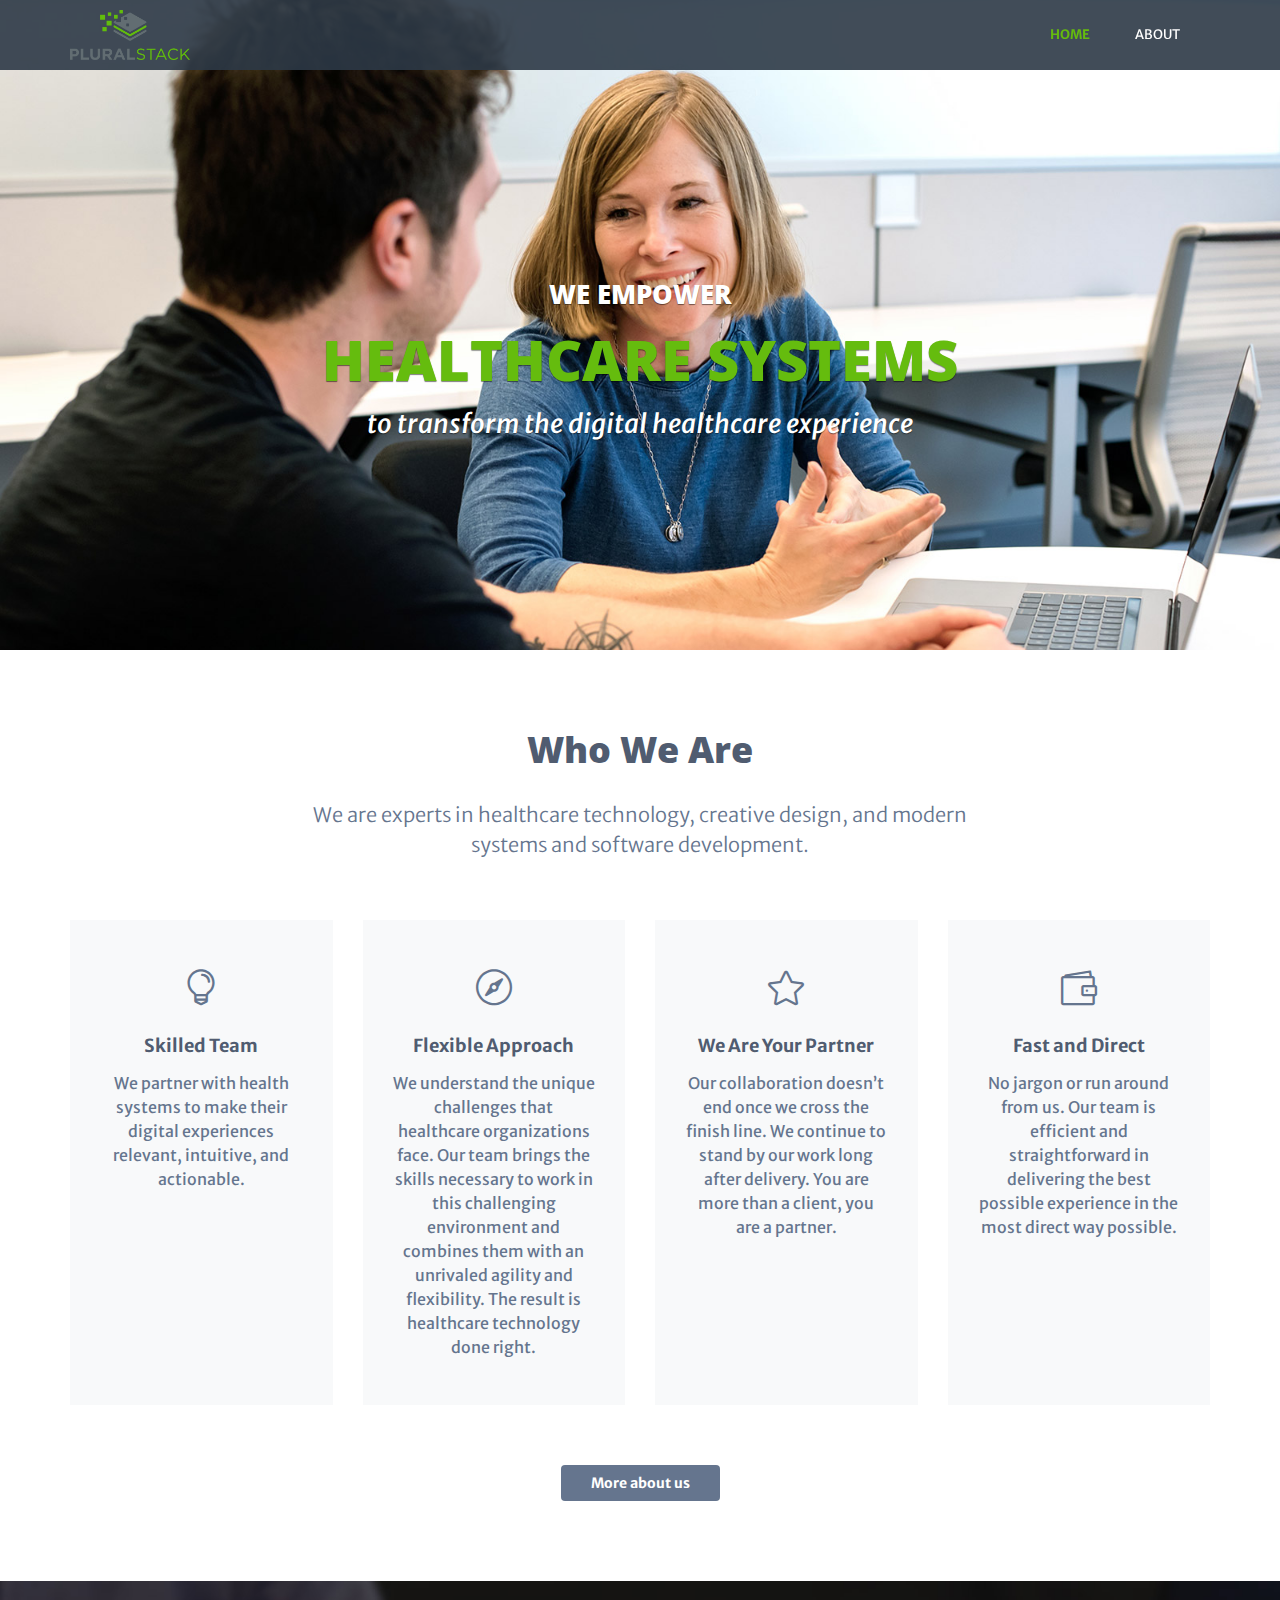
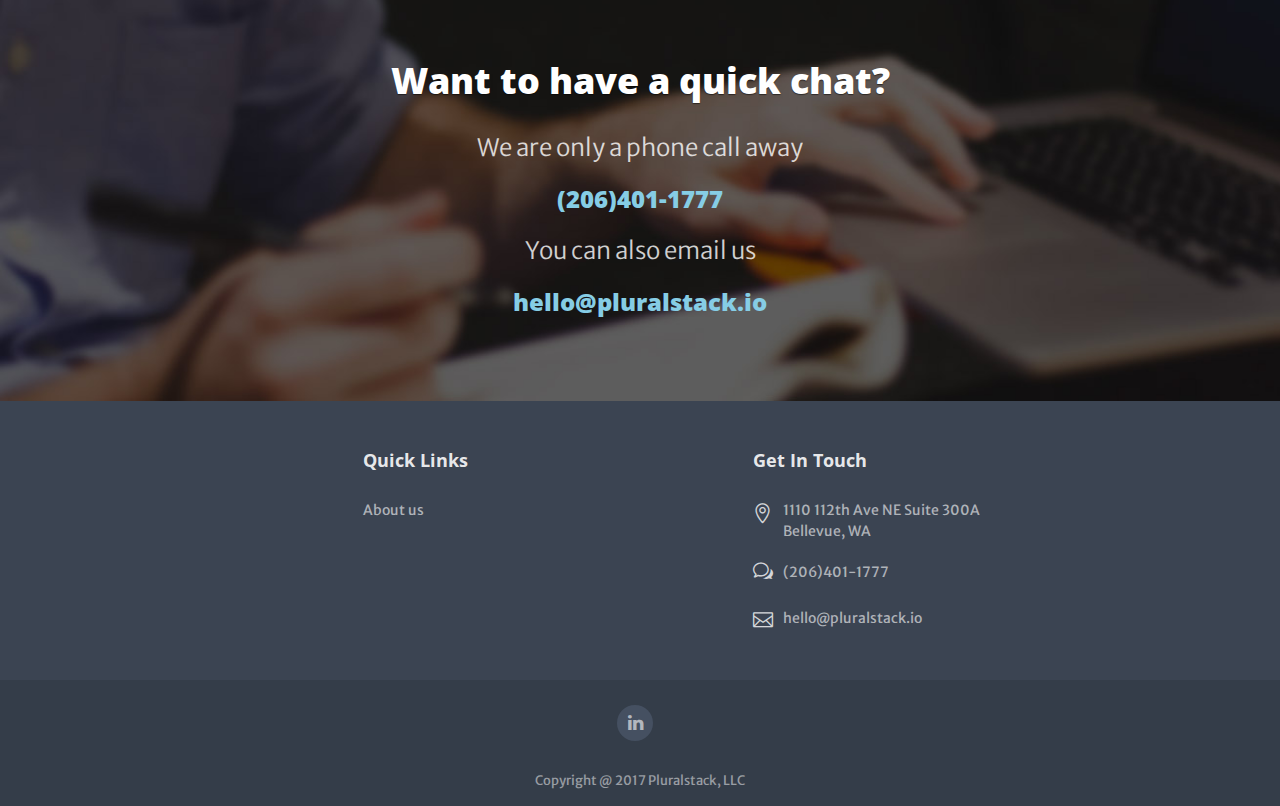
==== commit 4263a34a: "Update index.html" ====
--- a/index.html
+++ b/index.html
@@ -86,6 +86,7 @@
                     <li class="slide slide-1"></li>
                     <li class="slide slide-2"></li>
                     <li class="slide slide-3"></li>
+                    <li class="slide slide-4"></li>
                 </ul>
             </div>
         </div><!--//bg-slider-wrapper--> 
--- a/assets/css/stylesps.css
+++ b/assets/css/stylesps.css
@@ -186,21 +186,28 @@
   height: 650px;
 }
 .bg-slider-wrapper .flexslider .slide.slide-1 {
-  background: #65758e url('../images/background/promo-background-1.jpg') no-repeat 50% top;
+  background: #65758e url('../images/background/hero1_web.jpg') no-repeat 50% top;
   -webkit-background-size: cover;
   -moz-background-size: cover;
   -o-background-size: cover;
   background-size: cover;
 }
 .bg-slider-wrapper .flexslider .slide.slide-2 {
-  background: #65758e url('../images/background/promo-background-2.jpg') no-repeat 50% top;
+  background: #65758e url('../images/background/hero2_web.jpg') no-repeat 50% top;
   -webkit-background-size: cover;
   -moz-background-size: cover;
   -o-background-size: cover;
   background-size: cover;
 }
 .bg-slider-wrapper .flexslider .slide.slide-3 {
-  background: #65758e url('../images/background/promo-background-3.jpg') no-repeat 50% top;
+  background: #65758e url('../images/background/hero3_web.jpg') no-repeat 50% top;
+  -webkit-background-size: cover;
+  -moz-background-size: cover;
+  -o-background-size: cover;
+  background-size: cover;
+}
+.bg-slider-wrapper .flexslider .slide.slide-4 {
+  background: #65758e url('../images/background/hero4_web.jpg') no-repeat 50% top;
   -webkit-background-size: cover;
   -moz-background-size: cover;
   -o-background-size: cover;
@@ -2470,13 +2477,3 @@
 .contact-us-promo {
   padding-bottom: 70px;
 }
-
-.alert {
-  display: none;
-  text-align: center;
-  /*position: fixed;
-  left: 0;
-  right: 0;
-  bottom: 0;
-  margin-bottom: 0;*/
-}
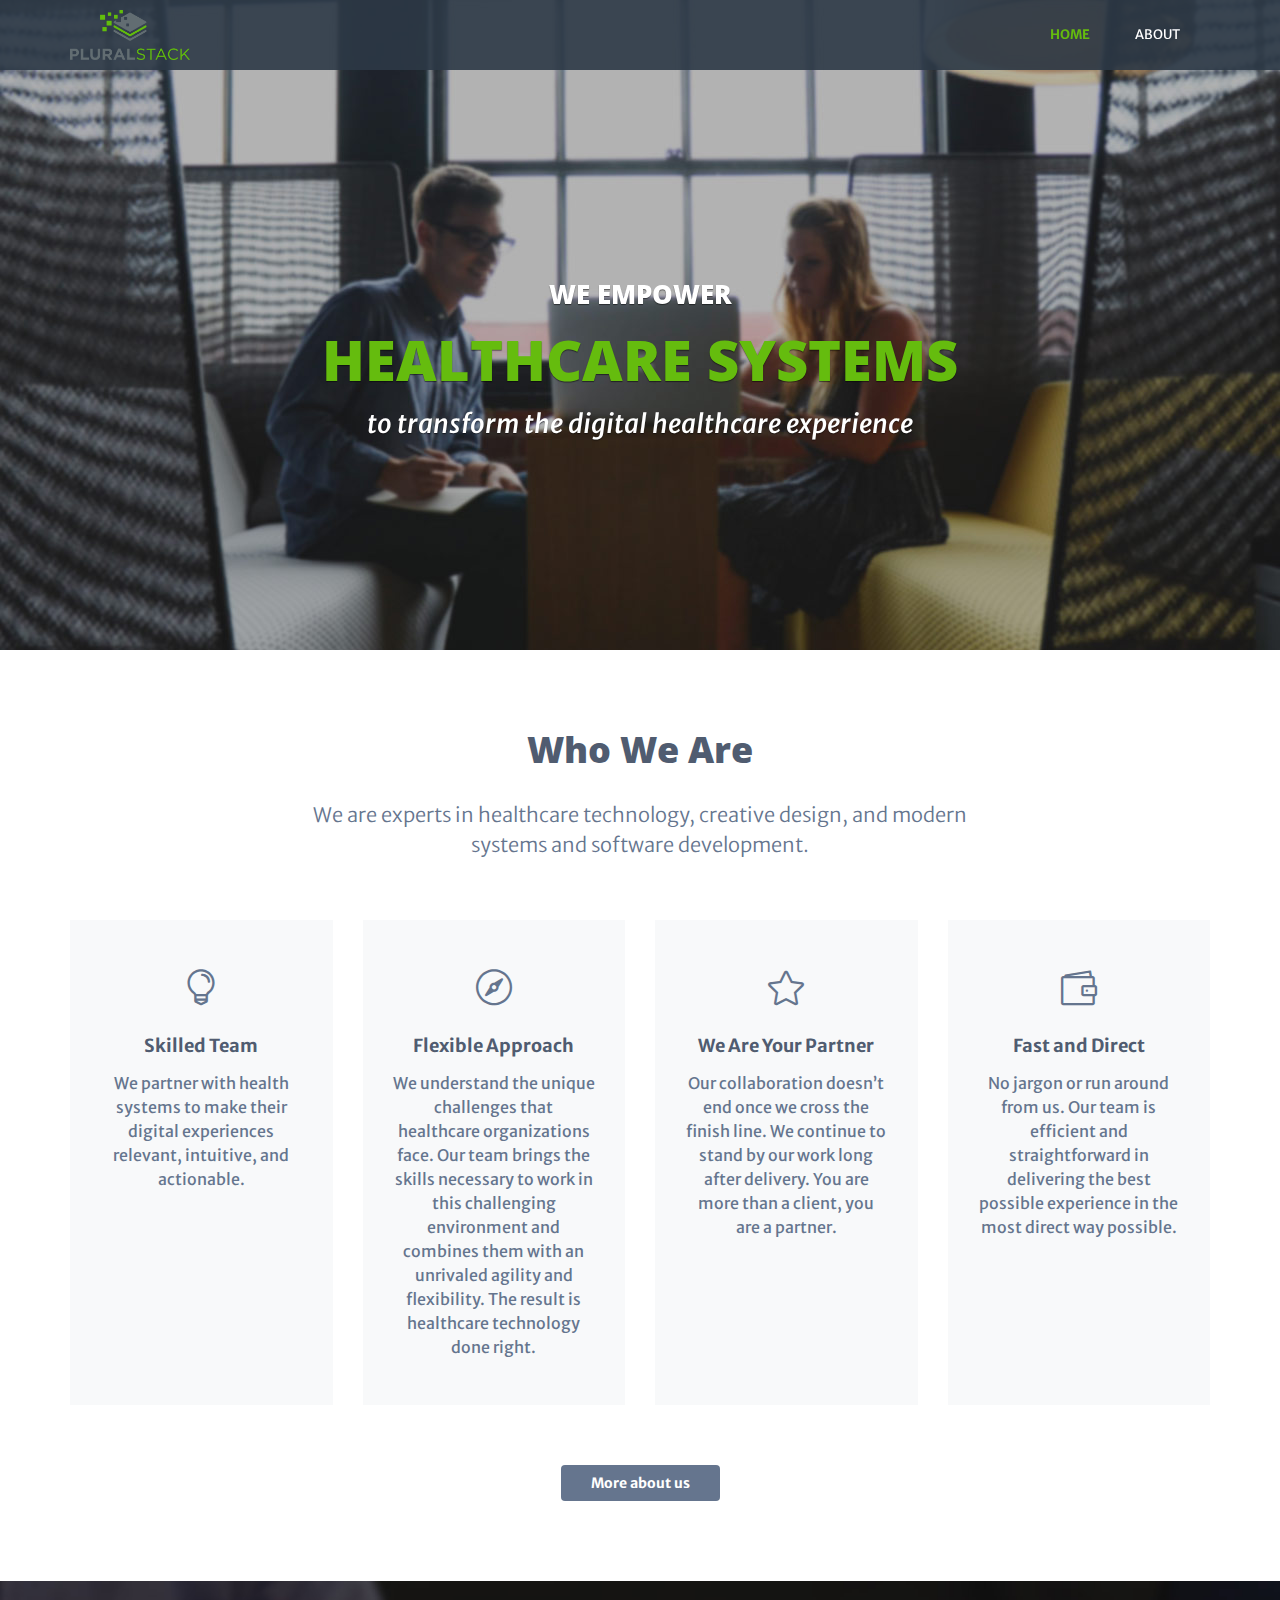
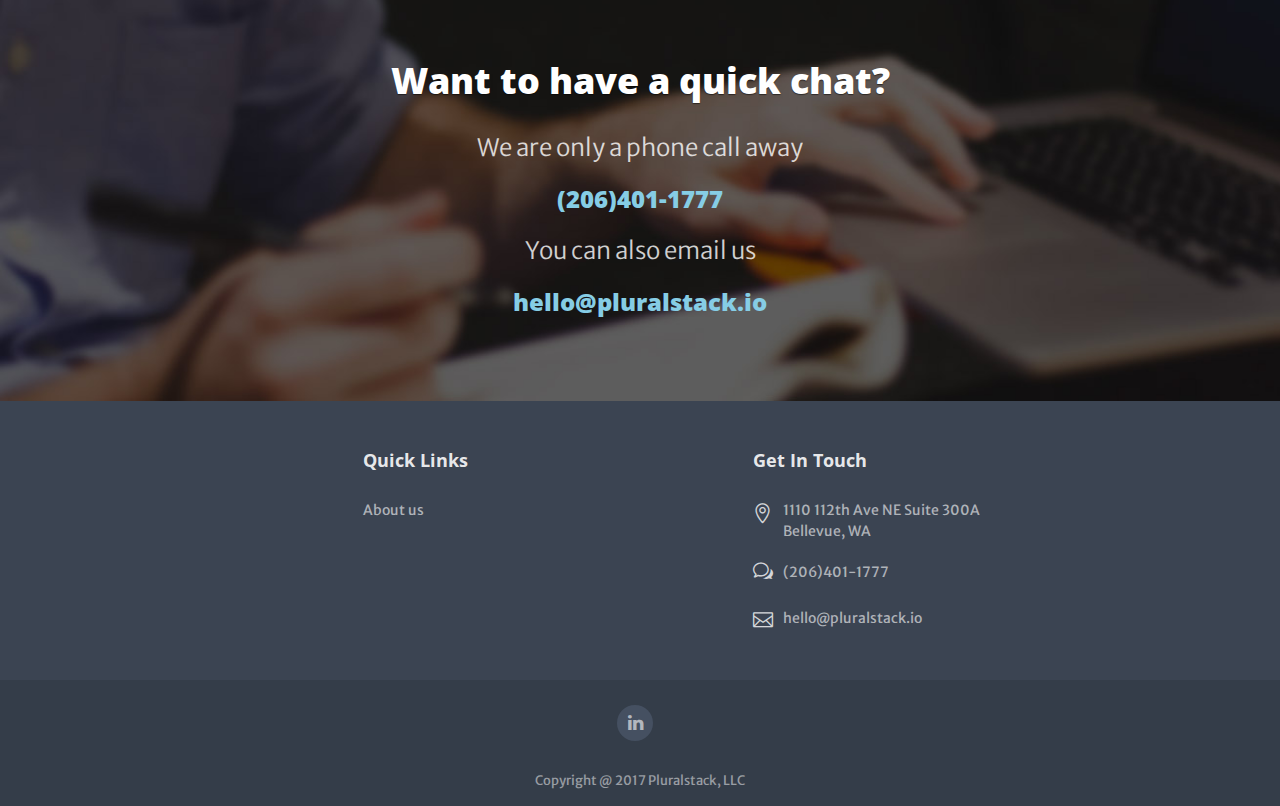
==== commit a725607e: "Update index.html" ====
--- a/index.html
+++ b/index.html
@@ -86,7 +86,6 @@
                     <li class="slide slide-1"></li>
                     <li class="slide slide-2"></li>
                     <li class="slide slide-3"></li>
-                    <li class="slide slide-4"></li>
                 </ul>
             </div>
         </div><!--//bg-slider-wrapper--> 
--- a/assets/css/stylesps.css
+++ b/assets/css/stylesps.css
@@ -186,28 +186,21 @@
   height: 650px;
 }
 .bg-slider-wrapper .flexslider .slide.slide-1 {
-  background: #65758e url('../images/background/hero1_web.jpg') no-repeat 50% top;
+  background: #65758e url('../images/background/promo-background-1.jpg') no-repeat 50% top;
   -webkit-background-size: cover;
   -moz-background-size: cover;
   -o-background-size: cover;
   background-size: cover;
 }
 .bg-slider-wrapper .flexslider .slide.slide-2 {
-  background: #65758e url('../images/background/hero2_web.jpg') no-repeat 50% top;
+  background: #65758e url('../images/background/promo-background-2.jpg') no-repeat 50% top;
   -webkit-background-size: cover;
   -moz-background-size: cover;
   -o-background-size: cover;
   background-size: cover;
 }
 .bg-slider-wrapper .flexslider .slide.slide-3 {
-  background: #65758e url('../images/background/hero3_web.jpg') no-repeat 50% top;
-  -webkit-background-size: cover;
-  -moz-background-size: cover;
-  -o-background-size: cover;
-  background-size: cover;
-}
-.bg-slider-wrapper .flexslider .slide.slide-4 {
-  background: #65758e url('../images/background/hero4_web.jpg') no-repeat 50% top;
+  background: #65758e url('../images/background/promo-background-3.jpg') no-repeat 50% top;
   -webkit-background-size: cover;
   -moz-background-size: cover;
   -o-background-size: cover;
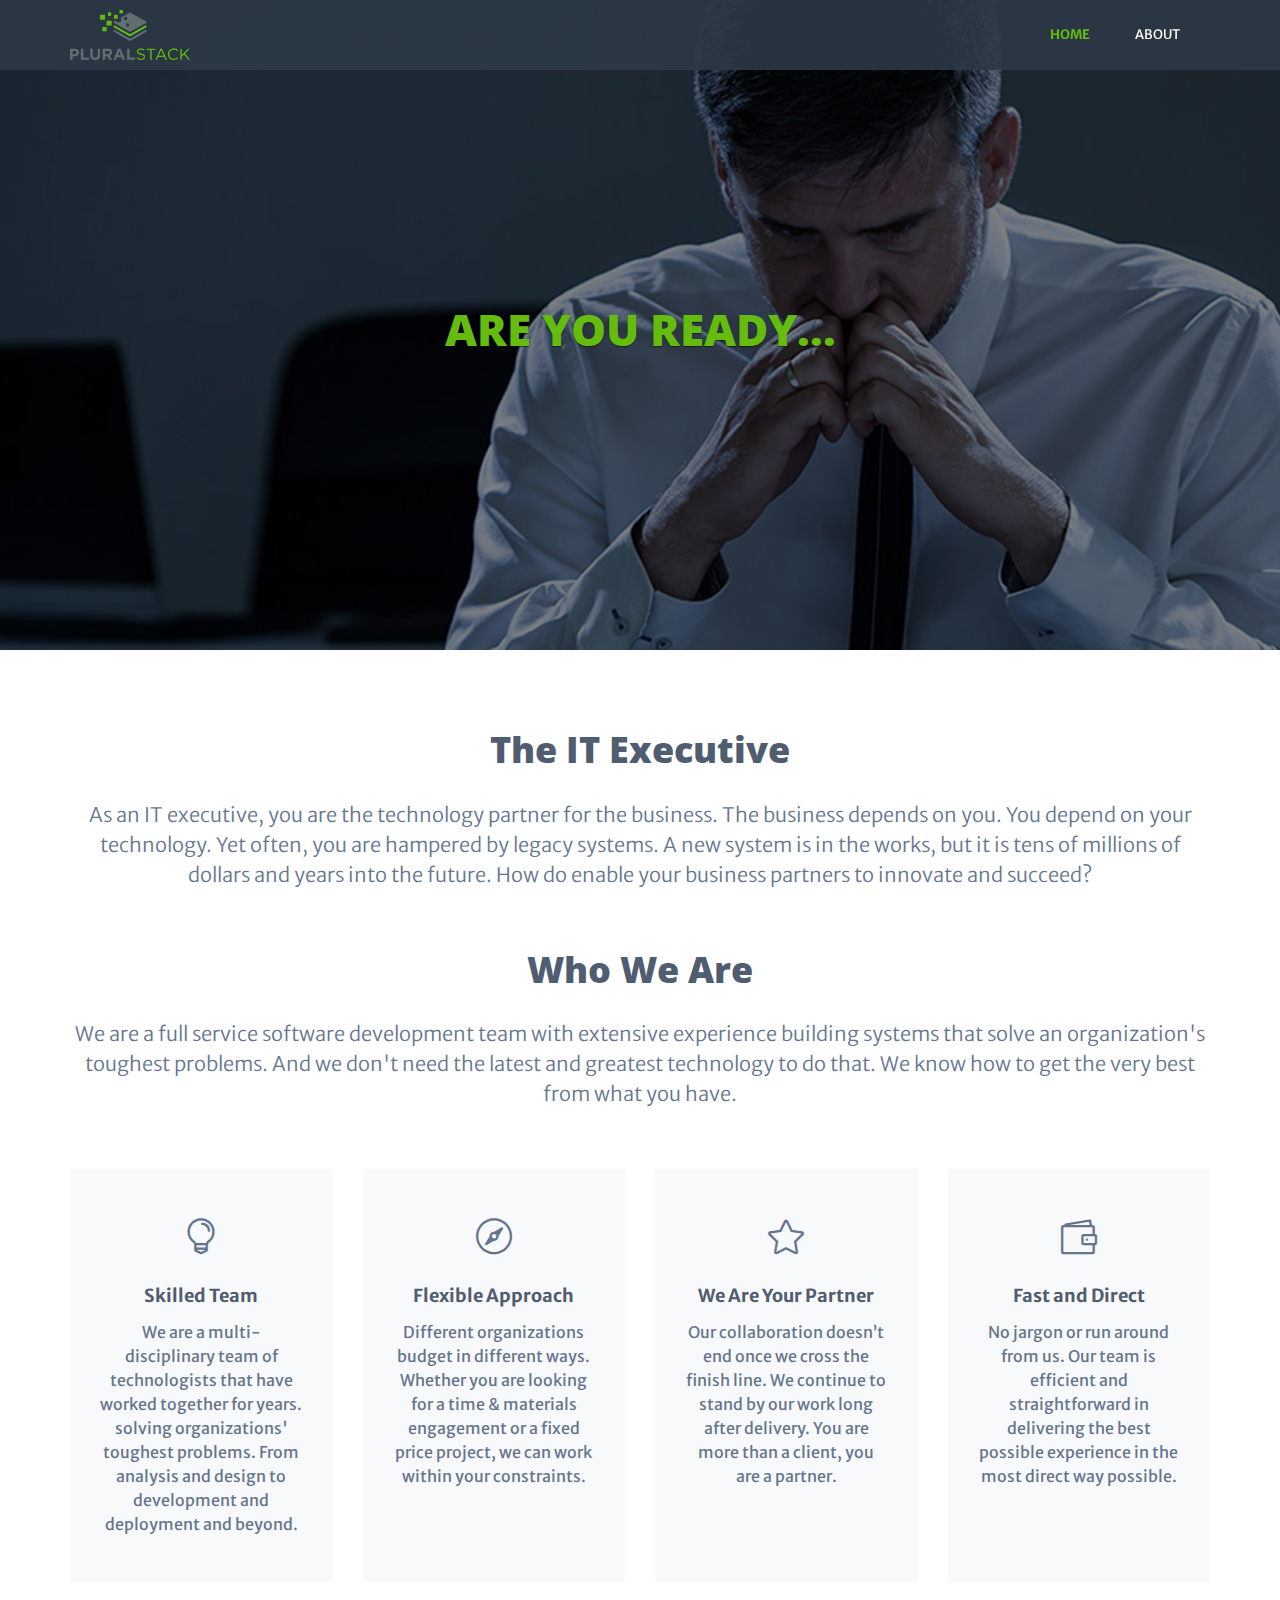
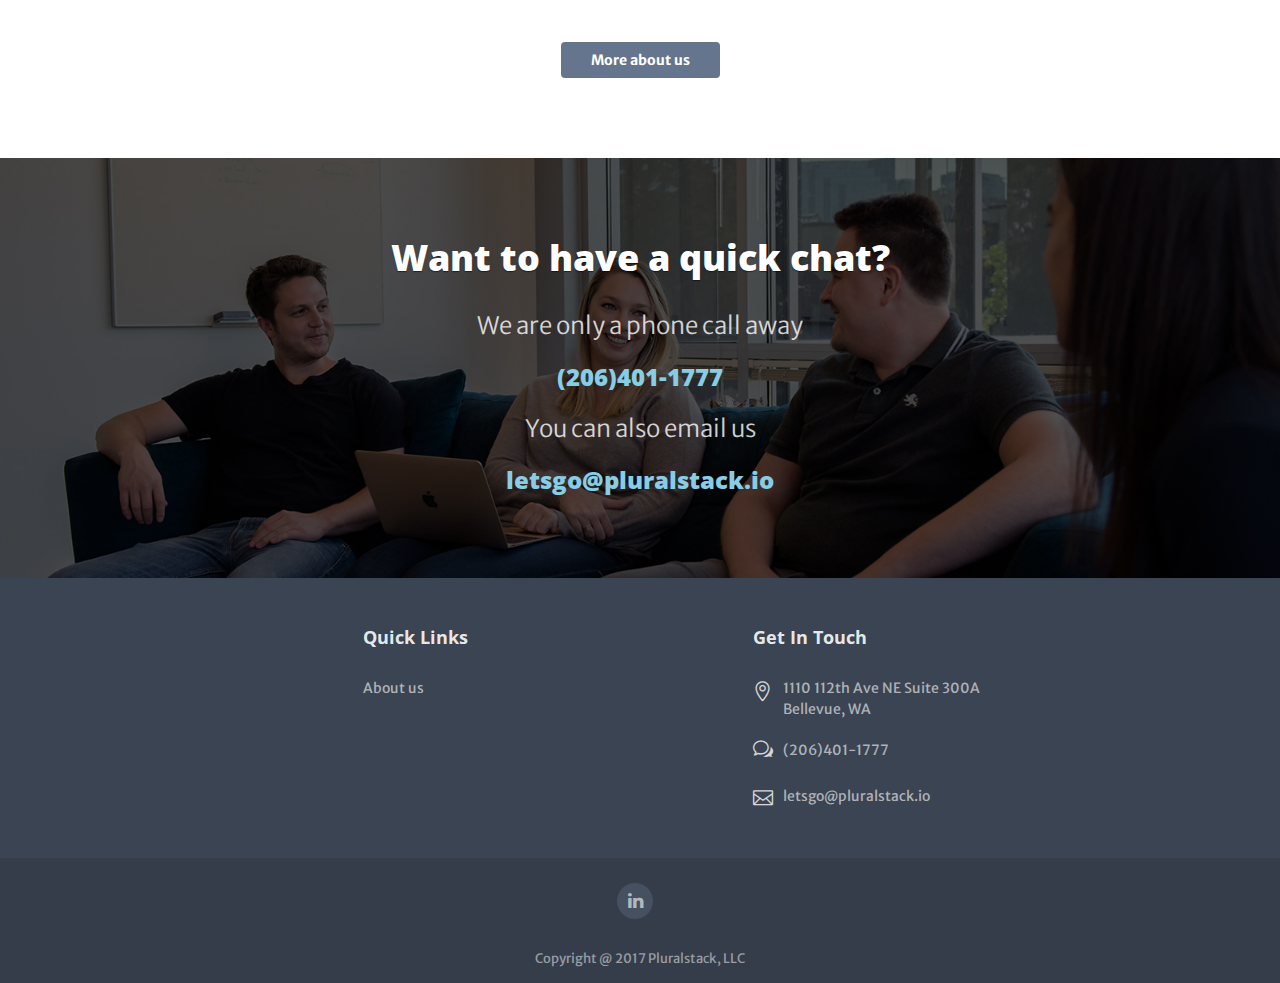
==== commit d145a216: "update for shsmd" ====
--- a/index.html
+++ b/index.html
@@ -83,35 +83,86 @@
         <div class="bg-slider-wrapper">
             <div id="bg-slider" class="flexslider bg-slider">
                 <ul class="slides">
-                    <li class="slide slide-1"></li>
-                    <li class="slide slide-2"></li>
-                    <li class="slide slide-3"></li>
+                    <li class="slide slide-1">
+                            <section id="home-promo" class="home-promo section">
+                                    <div class="container text-center">                
+                                        <h2 class="title">
+                                            <span class="middle">Are you ready...</span>
+                                        </h2>
+                                    </div><!--//container-->
+                                </section><!--//promo-->
+                    </li>
+                    <li class="slide slide-2">
+                            <section id="home-promo" class="home-promo section">
+                                    <div class="container text-center">                
+                                        <h2 class="title">
+                                            <span class="middle">...to Repurpose Legacy Systems?</span>
+                                        </h2>
+                                    </div><!--//container-->
+                                </section><!--//promo-->
+
+                    </li>
+                    <li class="slide slide-3">
+                            <section id="home-promo" class="home-promo section">
+                                <div class="container text-center">                
+                                    <h2 class="title">
+                                        <span class="middle">...to Break through Organizational Silos?</span>
+                                    </h2>
+                                </div><!--//container-->
+                            </section><!--//promo-->
+                    </li>
+                    <li class="slide slide-4">
+                        <section id="home-promo" class="home-promo section">
+                            <div class="container text-center">                
+                                <h2 class="title">
+                                    <span class="middle">...to Challenge the Status Quo?</span>
+                                </h2>
+                            </div><!--//container-->
+                        </section><!--//promo-->
+                    </li>
+
+                    <li class="slide slide-5">
+                        <section id="home-promo" class="home-promo section">
+                            <div class="container text-center">                
+                                <h2 class="title">
+                                    <span class="middle"></span>
+                                </h2>
+                            </div><!--//container-->
+                        </section><!--//promo-->
+                    </li>
+    
                 </ul>
             </div>
         </div><!--//bg-slider-wrapper--> 
-        <section id="home-promo" class="home-promo section">
-            <div class="container text-center">                
-                <h2 class="title">
-                    <span class="upper">We empower</span>
-                    <span class="middle">Healthcare Systems</span>
-                    <span class="bottom">To transform the digital healthcare experience</span>
-                </h2>
-            </div><!--//container-->
-        </section><!--//promo-->
+        
     </div><!--//header-wrapper-->
        
+<!-- ******Why Section****** -->
+    <section id="you" class="who section">
+        <div class="container text-center">
+            <h2 class="title text-center">The IT Executive</h2>
+            <p class="intro text-center">
+                As an IT executive, you are the technology partner for the business. The business depends on you. You depend on your technology. Yet often, you are hampered by legacy systems. A new system is in the works,
+                but it is tens of millions of dollars and years into the future. How do enable your business partners to innovate and succeed?  
+            </p>
+        </div><!--//container-->
+    </section><!--//who-->
+
+
+
     <!-- ******Why Section****** -->
-    <section id="who" class="who section">
+    <section id="who" class="who2 section">
         <div class="container text-center">
             <h2 class="title text-center">Who We Are</h2>
-            <p class="intro text-center">We are experts in healthcare technology, creative design, and modern systems and software development.</p>
+            <p class="intro text-center">We are a full service software development team with extensive experience building systems that solve an organization's toughest problems. And we don't need the latest and
+                greatest technology to do that. We know how to get the very best from what you have. </p>
             <div class="row benefits text-center">
                 <div class="item col-md-3 col-sm-6 col-xs-12">
                     <div class="item-inner">
                         <div class="fs1" aria-hidden="true" data-icon="&#xe007;"></div>                        
                         <h3 class="sub-title">Skilled Team</h3>
                         <div class="desc">
-                            <p>We partner with health systems to make their digital experiences relevant, intuitive, and actionable.</p>
+                            <p>We are a multi-disciplinary team of technologists that have worked together for years. solving organizations' toughest problems. From analysis and design to development and deployment and beyond.</p>
                         </div>                
                     </div>       
                 </div><!--//item-->
@@ -120,7 +171,7 @@
                         <div class="fs1" aria-hidden="true" data-icon="&#xe01c;"></div>
                         <h3 class="sub-title">Flexible Approach</h3>
                         <div class="desc">
-                            <p>We understand the unique challenges that healthcare organizations face.  Our team brings the skills necessary to work in this challenging environment and combines them with an unrivaled agility and flexibility.  The result is healthcare technology done right. </p>
+                            <p>Different organizations budget in different ways. Whether you are looking for a time &amp; materials engagement or a fixed price project, we can work within your constraints.</p>
                         </div>   
                     </div><!--//item-inner-->                    
                 </div><!--//item-->
@@ -157,7 +208,7 @@
            </p><!--//phone-->
            <p class="email contact-info">
                <span class="intro">You can also email us</span>
-               <span class="info"><a href="mailto:hello@pluralstack.io" target="_blank">hello@pluralstack.io</a></span>
+               <span class="info"><a href="mailto:letsgo@pluralstack.io" target="_blank">letsgo@pluralstack.io</a></span>
            </p><!--//phone-->              
         </div><!--//container-->
     </section><!--//cta-section-->
@@ -190,7 +241,7 @@
                                     </span>
                                 </p>
                                 <p class="tel col-md-12 col-sm-4"><span class="fs1" aria-hidden="true" data-icon="&#x77;"></span><a href="tel:2064011777">(206)401-1777</a></p>
-                                <p class="email col-md-12 col-sm-4"><span class="fs1" aria-hidden="true" data-icon="&#xe010;"></span><a href="mailto:hello@pluralstack.io" target="_blank">hello@pluralstack.io</a></p>
+                                <p class="email col-md-12 col-sm-4"><span class="fs1" aria-hidden="true" data-icon="&#xe010;"></span><a href="mailto:letsgo@pluralstack.io" target="_blank">letsgo@pluralstack.io</a></p>
                             </div> 
                         </div><!--//footer-col-inner-->            
                     </div><!--//foooter-col-->   
--- a/assets/css/stylesps.css
+++ b/assets/css/stylesps.css
@@ -186,26 +186,41 @@
   height: 650px;
 }
 .bg-slider-wrapper .flexslider .slide.slide-1 {
-  background: #65758e url('../images/background/promo-background-1.jpg') no-repeat 50% top;
+  background: #65758e url('../images/background/ready_web.jpg') no-repeat 50% top;
   -webkit-background-size: cover;
   -moz-background-size: cover;
   -o-background-size: cover;
   background-size: cover;
 }
 .bg-slider-wrapper .flexslider .slide.slide-2 {
-  background: #65758e url('../images/background/promo-background-2.jpg') no-repeat 50% top;
+  background: #65758e url('../images/background/legacy_web.jpg') no-repeat 50% top;
   -webkit-background-size: cover;
   -moz-background-size: cover;
   -o-background-size: cover;
   background-size: cover;
 }
 .bg-slider-wrapper .flexslider .slide.slide-3 {
-  background: #65758e url('../images/background/promo-background-3.jpg') no-repeat 50% top;
+  background: #65758e url('../images/background/silos_web.jpg') no-repeat 50% top;
   -webkit-background-size: cover;
   -moz-background-size: cover;
   -o-background-size: cover;
   background-size: cover;
 }
+.bg-slider-wrapper .flexslider .slide.slide-4 {
+  background: #65758e url('../images/background/statusquo_web.jpg') no-repeat 50% top;
+  -webkit-background-size: cover;
+  -moz-background-size: cover;
+  -o-background-size: cover;
+  background-size: cover;
+}
+.bg-slider-wrapper .flexslider .slide.slide-5 {
+  background: #65758e url('../images/background/letsgo.jpg') no-repeat 50% top;
+  -webkit-background-size: cover;
+  -moz-background-size: cover;
+  -o-background-size: cover;
+  background-size: cover;
+}
+
 .bg-slider-wrapper .flexslider .flex-control-nav {
   z-index: 20;
   bottom: 45px;
@@ -241,7 +256,7 @@
   min-height: 400px;
 }
 .header-wrapper-about {
-  background: #65758e url('../images/background/heading-background-2.jpg') no-repeat 50% top;
+  background: #65758e url('../images/team/team.jpg') no-repeat 50% top;
   -webkit-background-size: cover;
   -moz-background-size: cover;
   -o-background-size: cover;
@@ -458,7 +473,7 @@
 /* ======= Home Promo section ======= */
 .home-promo {
   color: #fff;
-  padding-top: 260px;
+  padding-top: 285px;
   position: relative;
   z-index: 10;
 }
@@ -476,7 +491,7 @@
 .home-promo .title .middle {
   margin-top: 20px;
   margin-bottom: 20px;
-  font-size: 56px;
+  font-size: 44px;
   color: #65BC0E;
 }
 .home-promo .title .bottom {
@@ -491,7 +506,7 @@
 }
 /* ======= Who ======= */
 .who {
-  padding: 80px 0;
+  padding: 80px 0 0 0;
 }
 .who .title {
   font-size: 36px;
@@ -503,7 +518,6 @@
 }
 .who .intro {
   margin: 0 auto;
-  max-width: 700px;
   color: #666;
   font-size: 20px;
   color: #65758e;
@@ -530,6 +544,49 @@
   color: #505c70;
 }
 .who .benefits .desc {
+  color: #65758e;
+}
+
+/* ======= Who ======= */
+.who2 {
+  padding: 0 0 80px 0;
+}
+.who2 .title {
+  font-size: 36px;
+  font-family: 'Open Sans', arial, sans-serif;
+  font-weight: 800;
+  color: #505c70;
+  margin-top: 0;
+  margin-bottom: 30px;
+}
+.who2 .intro {
+  margin: 0 auto;
+  color: #666;
+  font-size: 20px;
+  color: #65758e;
+  margin-bottom: 60px;
+  font-weight: 300;
+}
+.who2 .benefits .item {
+  font-size: 16px;
+  margin-bottom: 60px;
+}
+.who2 .benefits .item .fs1 {
+  font-size: 36px;
+  color: #65758e;
+}
+.who2 .benefits .item-inner {
+  padding: 30px;
+  padding-top: 45px;
+  background: #f8f9fa;
+}
+.who2 .benefits .sub-title {
+  font-weight: bold;
+  font-size: 18px;
+  margin-bottom: 15px;
+  color: #505c70;
+}
+.who2 .benefits .desc {
   color: #65758e;
 }
 /* ======= Latest work ======= */
@@ -767,7 +824,7 @@
 }
 /* ======= cta-section ======= */
 .cta-section {
-  background: #65758e url('../images/background/cta-background.jpg') no-repeat left top;
+  background: #65758e url('../images/background/join.jpg') no-repeat left top;
   background-size: cover;
   min-height: 420px;
   color: #fff;
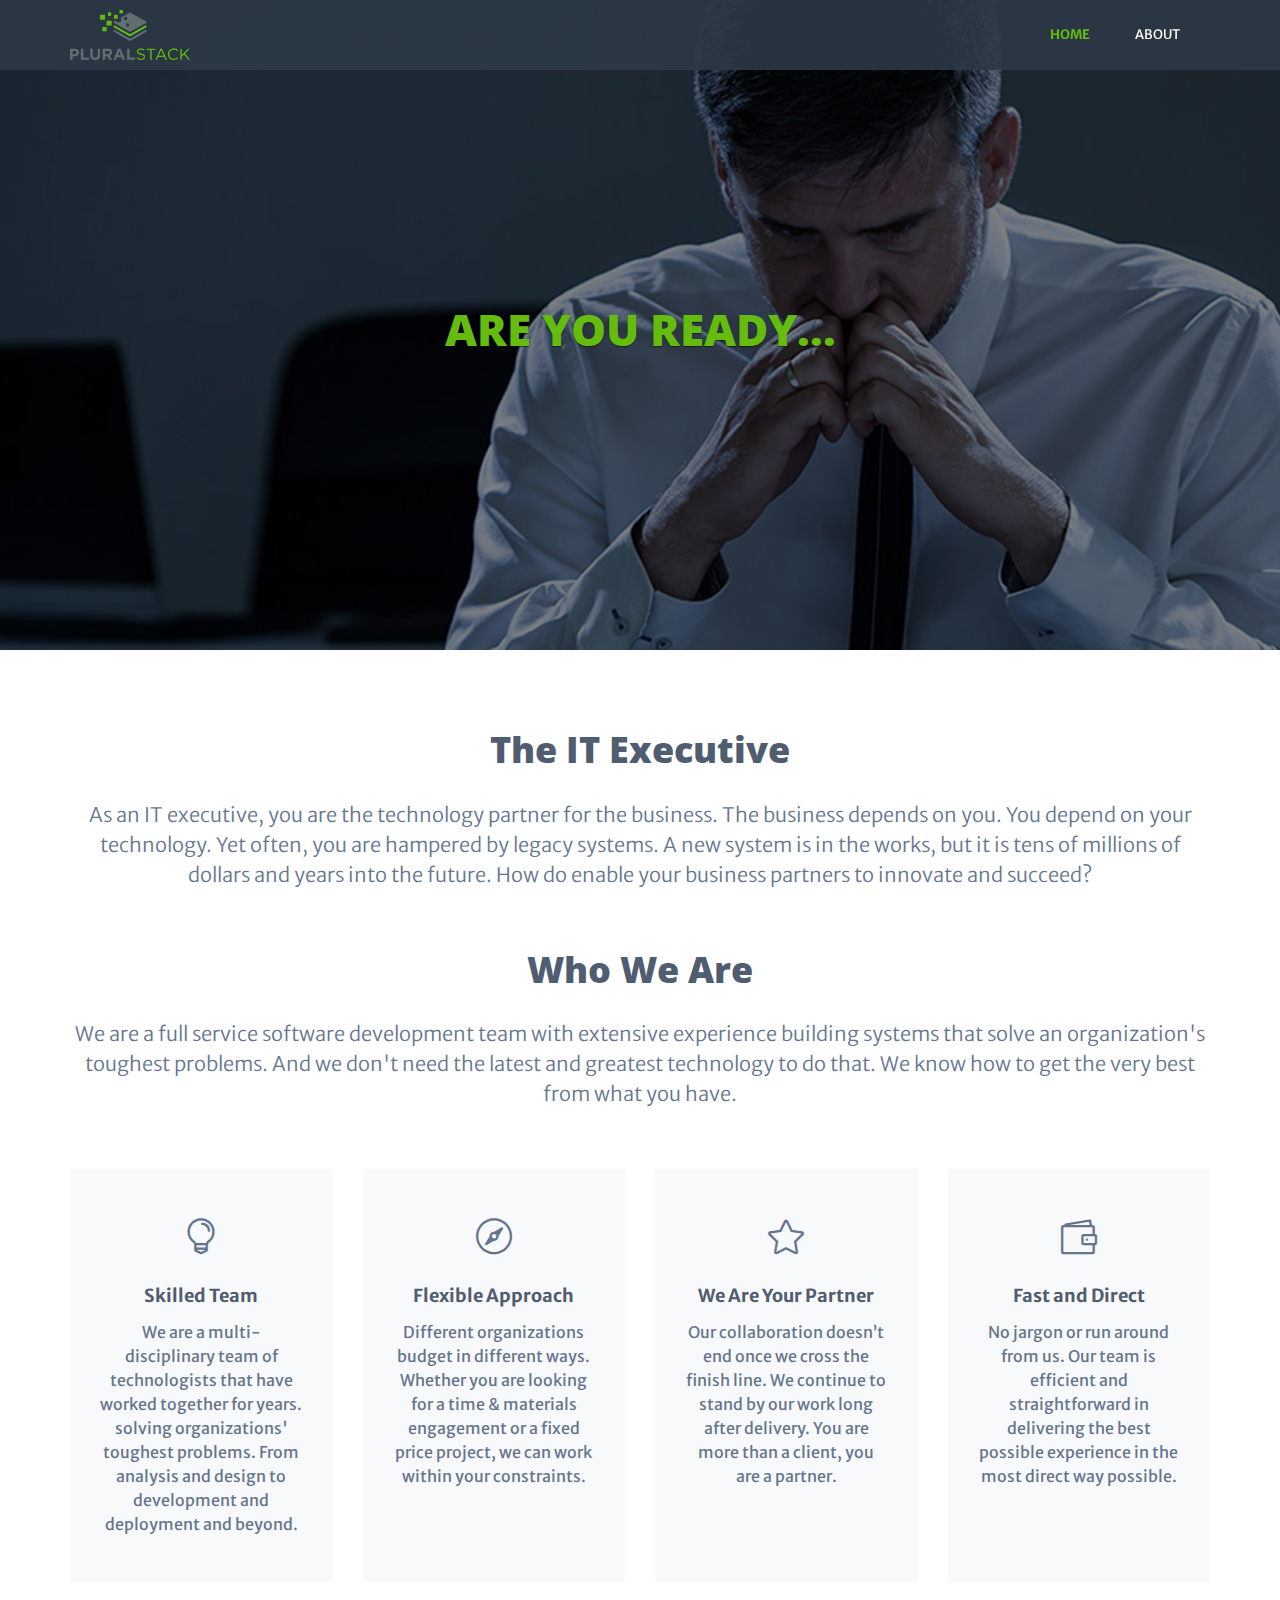
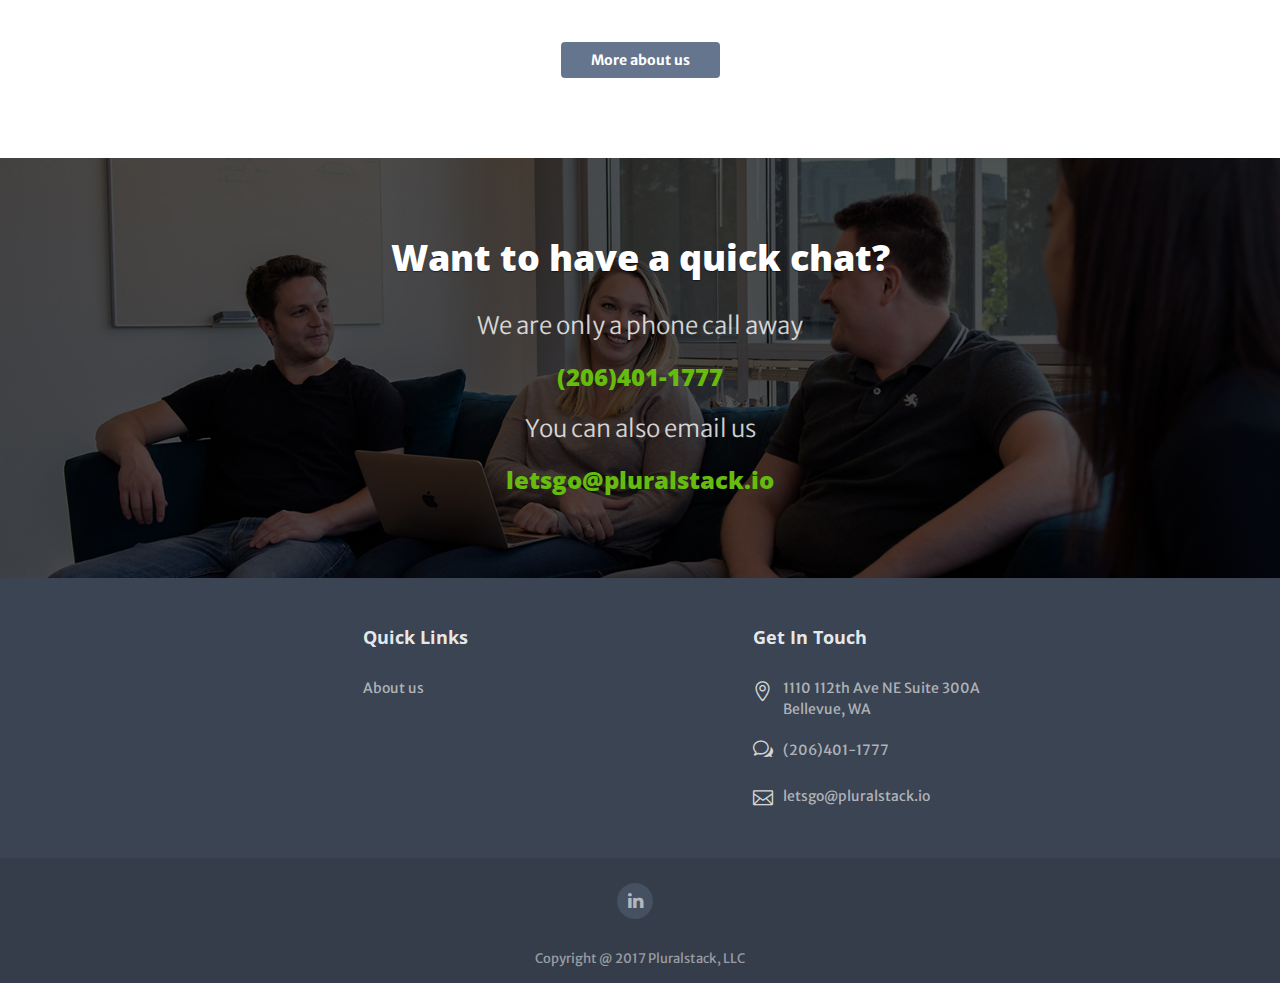
==== commit ddb0a5fe: "some late night updates to fine tune website going into shsmd" ====
--- a/index.html
+++ b/index.html
@@ -125,7 +125,7 @@
                         <section id="home-promo" class="home-promo section">
                             <div class="container text-center">                
                                 <h2 class="title">
-                                    <span class="middle"></span>
+                                    <span class="middle letsgo"><a href="mailto:letsgo@pluralstack.io" target="_blank">letsgo@pluralstack.io</a></span>
                                 </h2>
                             </div><!--//container-->
                         </section><!--//promo-->
--- a/assets/css/stylesps.css
+++ b/assets/css/stylesps.css
@@ -19,7 +19,7 @@
   line-height: 1.5;
 }
 a {
-  color: #5cbbdb;
+  color: #65bc0e;
   -webkit-transition: all 0.4s ease-in-out;
   -moz-transition: all 0.4s ease-in-out;
   -ms-transition: all 0.4s ease-in-out;
@@ -27,7 +27,7 @@
 }
 a:hover {
   text-decoration: underline;
-  color: #47b3d7;
+  color: #65bc0e;
 }
 a:focus {
   text-decoration: none;
@@ -214,7 +214,7 @@
   background-size: cover;
 }
 .bg-slider-wrapper .flexslider .slide.slide-5 {
-  background: #65758e url('../images/background/letsgo.jpg') no-repeat 50% top;
+  background: #65758e url('../images/background/blackbackground.jpg') no-repeat 50% top;
   -webkit-background-size: cover;
   -moz-background-size: cover;
   -o-background-size: cover;
@@ -494,6 +494,10 @@
   font-size: 44px;
   color: #65BC0E;
 }
+.letsgo {
+  font-style: italic;
+  text-transform: lowercase;
+}
 .home-promo .title .bottom {
   font-family: 'Merriweather Sans', arial, sans-serif;
   font-style: italic;
@@ -857,7 +861,7 @@
   font-weight: 800;
 }
 .cta-section .contact-info a {
-  color: #86cde5;
+  color: #65bc0e;
 }
 .cta-section .contact-info a:hover {
   color: #65BC0E;
@@ -2147,138 +2151,6 @@
   text-align: center;
   padding: 0;
 }
-/* ======= Configure Style (REMOVE ON YOUR PRODUCTION SITE) ======= */
-.config-wrapper {
-  position: absolute;
-  top: 100px;
-  right: 0;
-  z-index: 100;
-}
-.config-wrapper-inner {
-  position: relative;
-}
-.config-trigger {
-  display: block;
-  position: absolute;
-  left: -36px;
-  width: 36px;
-  height: 36px;
-  background: #f5f5f5;
-  color: #fff;
-  text-align: center;
-  -webkit-border-top-right-radius: 0;
-  -webkit-border-bottom-right-radius: 0;
-  -webkit-border-bottom-left-radius: 4px;
-  -webkit-border-top-left-radius: 4px;
-  -moz-border-radius-topright: 0;
-  -moz-border-radius-bottomright: 0;
-  -moz-border-radius-bottomleft: 4px;
-  -moz-border-radius-topleft: 4px;
-  border-top-right-radius: 0;
-  border-bottom-right-radius: 0;
-  border-bottom-left-radius: 4px;
-  border-top-left-radius: 4px;
-  -moz-background-clip: padding;
-  -webkit-background-clip: padding-box;
-  background-clip: padding-box;
-}
-.config-trigger:hover {
-  text-decoration: none;
-}
-.config-trigger:hover .fs1 {
-  color: #505c70;
-}
-.config-trigger .fs1 {
-  font-size: 22px;
-  padding-top: 5px;
-  display: block;
-  color: #65758e;
-}
-.config-panel {
-  width: 180px;
-  display: none;
-  background: #f5f5f5;
-  padding: 15px;
-  -webkit-border-top-right-radius: 0;
-  -webkit-border-bottom-right-radius: 0;
-  -webkit-border-bottom-left-radius: 4px;
-  -webkit-border-top-left-radius: 0;
-  -moz-border-radius-topright: 0;
-  -moz-border-radius-bottomright: 0;
-  -moz-border-radius-bottomleft: 4px;
-  -moz-border-radius-topleft: 0;
-  border-top-right-radius: 0;
-  border-bottom-right-radius: 0;
-  border-bottom-left-radius: 4px;
-  border-top-left-radius: 0;
-  -moz-background-clip: padding;
-  -webkit-background-clip: padding-box;
-  background-clip: padding-box;
-}
-.config-panel h5 {
-  margin-bottom: 15px;
-  color: #65758e;
-}
-.config-panel #color-options {
-  margin-bottom: 10px;
-}
-.config-panel #color-options li {
-  padding-right: 0;
-}
-.config-panel #color-options li a {
-  display: block;
-  width: 20px;
-  height: 20px;
-  border: 2px solid transparent;
-}
-.config-panel #color-options li a:hover {
-  -webkit-opacity: 0.9;
-  -moz-opacity: 0.9;
-  opacity: 0.9;
-  border: 2px solid rgba(0, 0, 0, 0.4);
-}
-.config-panel #color-options li.active a {
-  border: 2px solid rgba(0, 0, 0, 0.4);
-}
-.config-panel #color-options li.theme-1 a {
-  background: #65BC0E;
-}
-.config-panel #color-options li.theme-2 a {
-  background-color: #71e08b;
-}
-.config-panel #color-options li.theme-3 a {
-  background-color: #2ec0c3;
-}
-.config-panel #color-options li.theme-4 a {
-  background-color: #BA4A7C;
-}
-.config-panel #color-options li.theme-5 a {
-  background-color: #e0d971;
-}
-.config-panel #color-options li.theme-6 a {
-  background-color: #e07971;
-}
-.config-panel #color-options li.theme-7 a {
-  background-color: #47c9af;
-}
-.config-panel #color-options li.theme-8 a {
-  background-color: #9AD2A8;
-}
-.config-panel #color-options li.theme-9 a {
-  background-color: #e0b770;
-}
-.config-panel #color-options li.theme-10 a {
-  background-color: #28a5a8;
-}
-.config-panel .close {
-  position: absolute;
-  right: 5px;
-  top: 5px;
-  color: #fff;
-}
-.config-panel .close .fa {
-  color: #65758e;
-}
 /* Extra small devices (phones, less than 768px) */
 @media (max-width: 767px) {
   .config-wrapper {
@@ -2342,7 +2214,7 @@
     padding-bottom: 15px;
   }
   .home-promo {
-    padding-top: 80px;
+    padding-top: 190px;
   }
   .promo {
     padding-top: 100px;
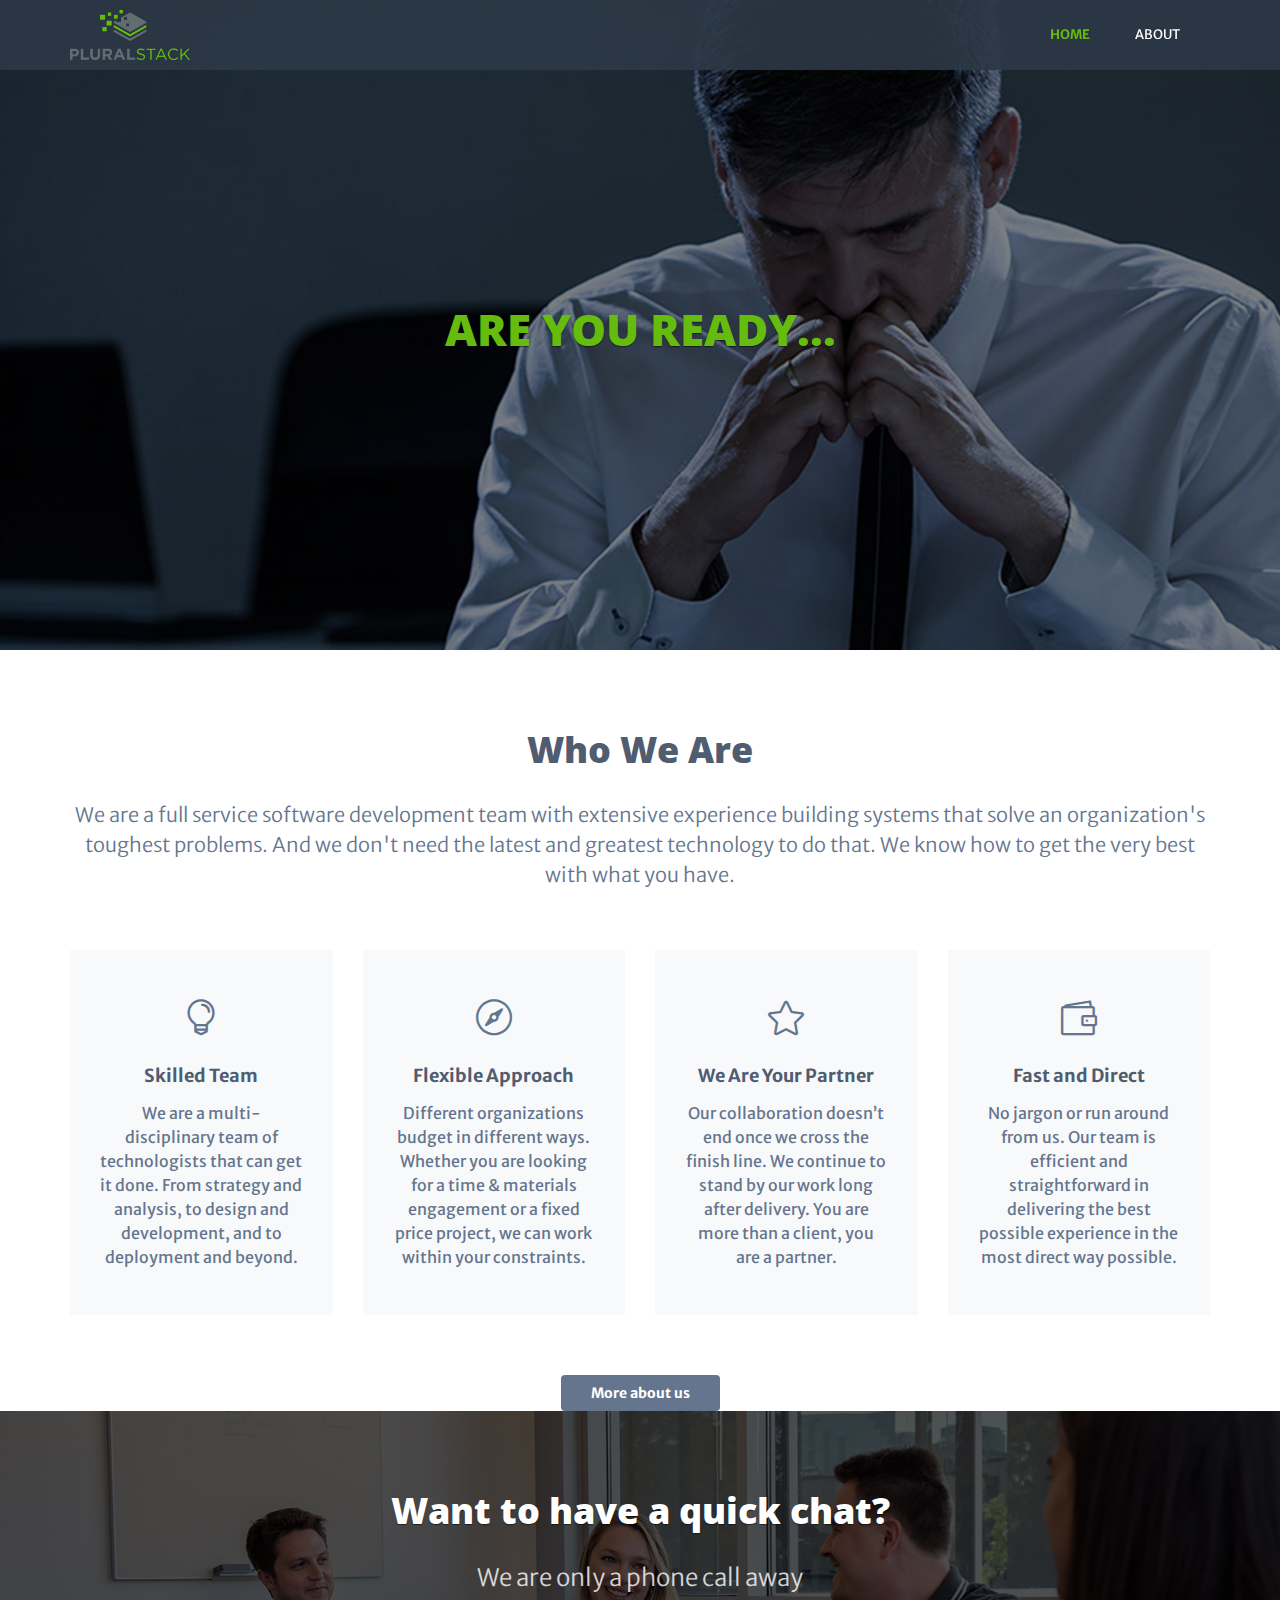
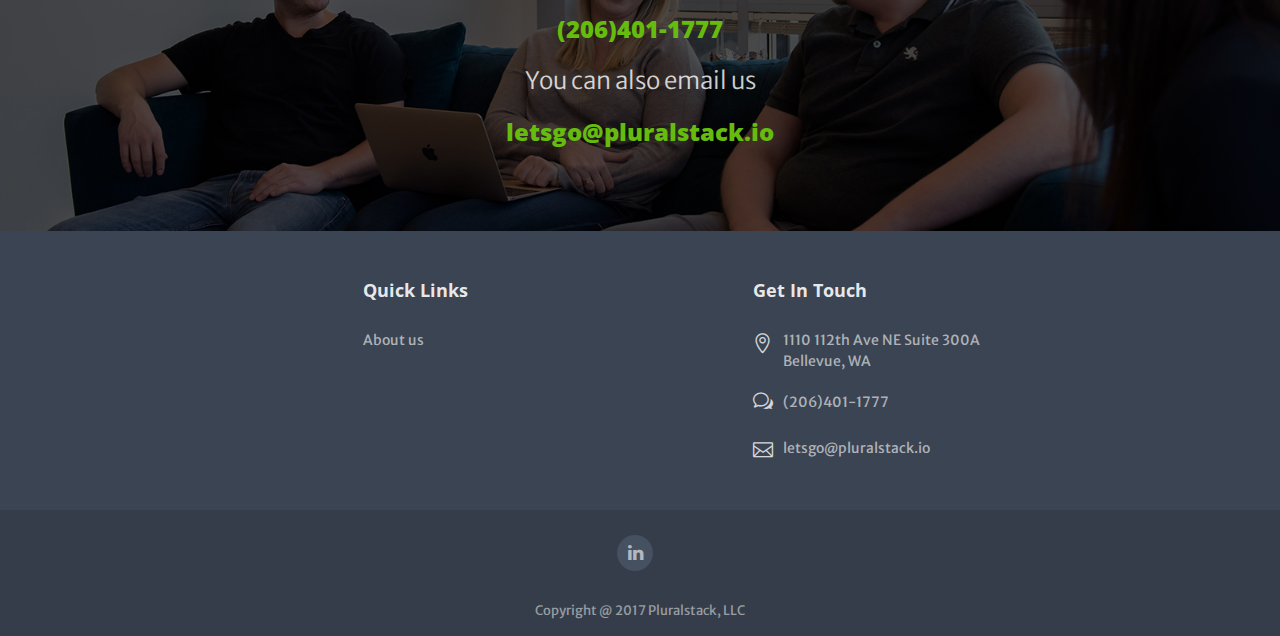
==== commit 2f215db4: "update based on chad" ====
--- a/index.html
+++ b/index.html
@@ -137,32 +137,20 @@
         
     </div><!--//header-wrapper-->
        
-<!-- ******Why Section****** -->
-    <section id="you" class="who section">
-        <div class="container text-center">
-            <h2 class="title text-center">The IT Executive</h2>
-            <p class="intro text-center">
-                As an IT executive, you are the technology partner for the business. The business depends on you. You depend on your technology. Yet often, you are hampered by legacy systems. A new system is in the works,
-                but it is tens of millions of dollars and years into the future. How do enable your business partners to innovate and succeed?  
-            </p>
-        </div><!--//container-->
-    </section><!--//who-->
-
-
 
     <!-- ******Why Section****** -->
-    <section id="who" class="who2 section">
+    <section id="who" class="who section">
         <div class="container text-center">
             <h2 class="title text-center">Who We Are</h2>
             <p class="intro text-center">We are a full service software development team with extensive experience building systems that solve an organization's toughest problems. And we don't need the latest and
-                greatest technology to do that. We know how to get the very best from what you have. </p>
+                greatest technology to do that. We know how to get the very best with what you have. </p>
             <div class="row benefits text-center">
                 <div class="item col-md-3 col-sm-6 col-xs-12">
                     <div class="item-inner">
                         <div class="fs1" aria-hidden="true" data-icon="&#xe007;"></div>                        
                         <h3 class="sub-title">Skilled Team</h3>
                         <div class="desc">
-                            <p>We are a multi-disciplinary team of technologists that have worked together for years. solving organizations' toughest problems. From analysis and design to development and deployment and beyond.</p>
+                            <p>We are a multi-disciplinary team of technologists that can get it done. From strategy and analysis, to design and development, and to deployment and beyond.</p>
                         </div>                
                     </div>       
                 </div><!--//item-->
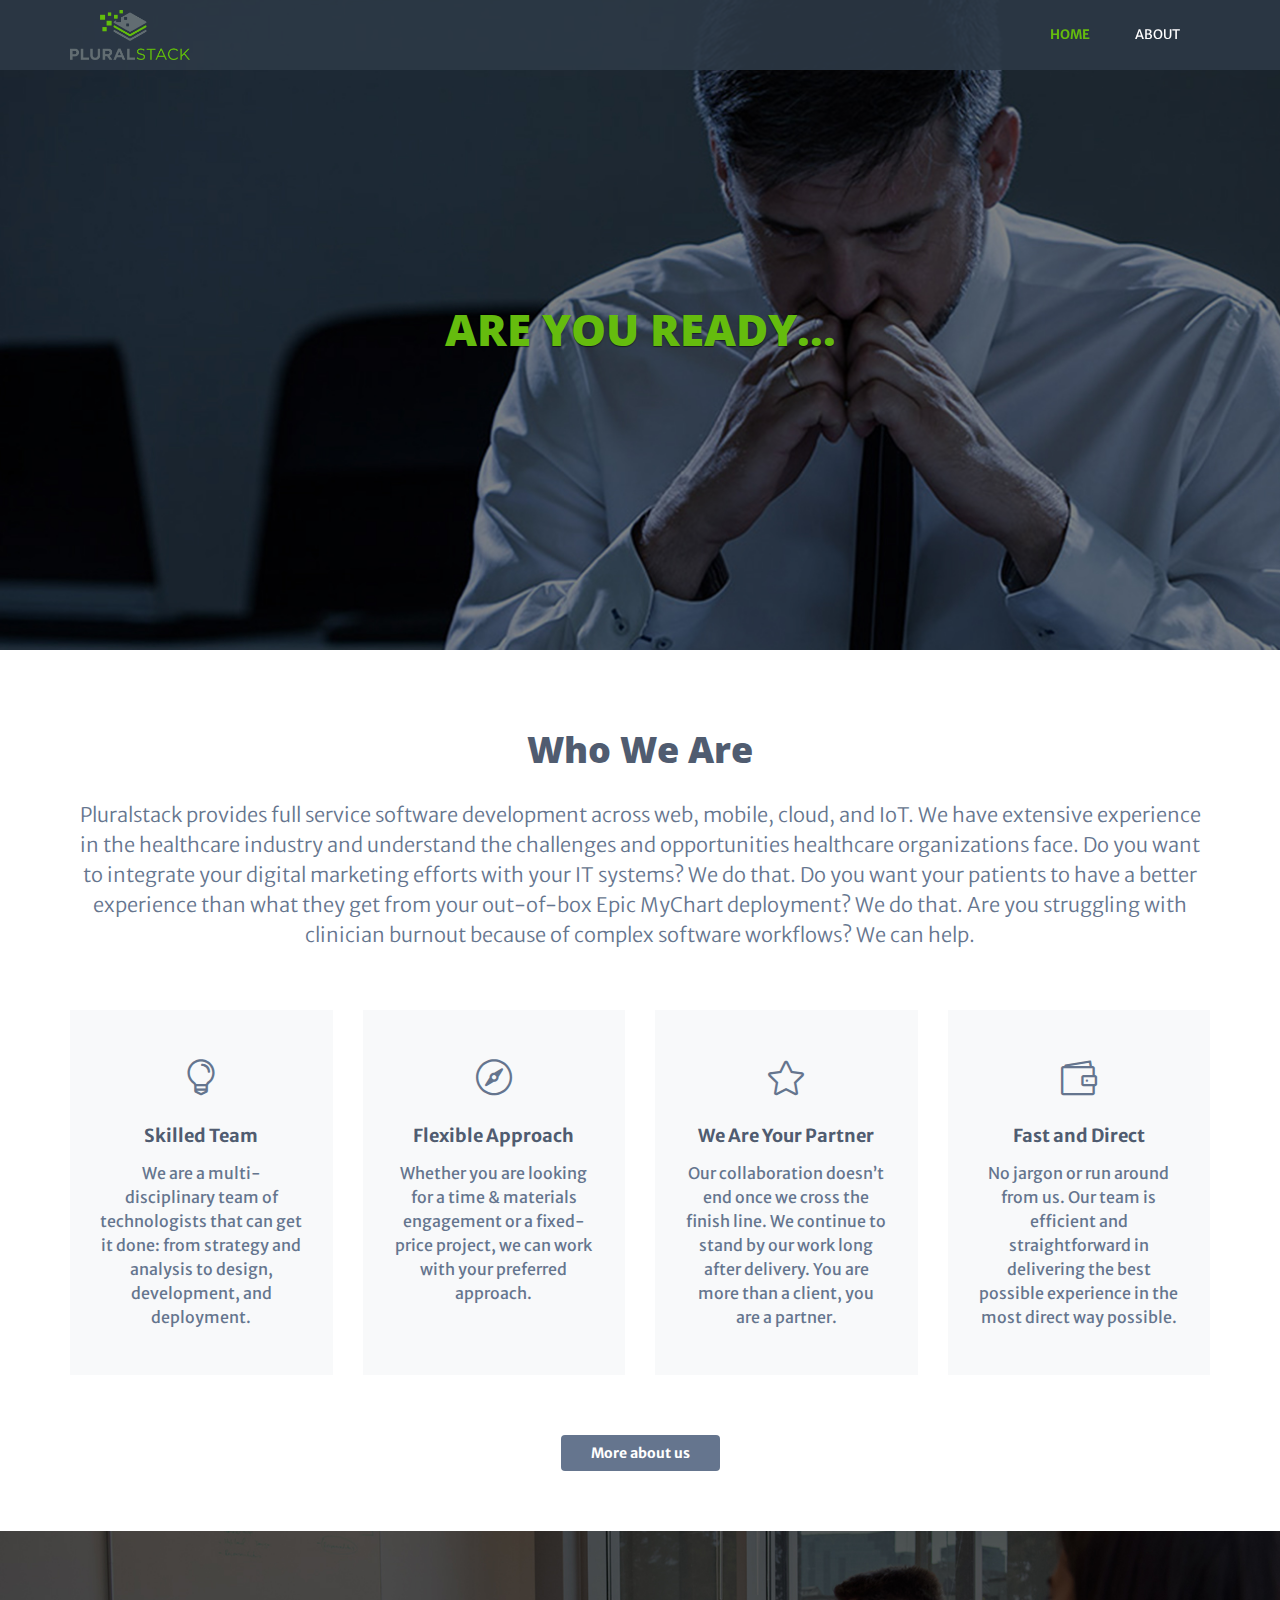
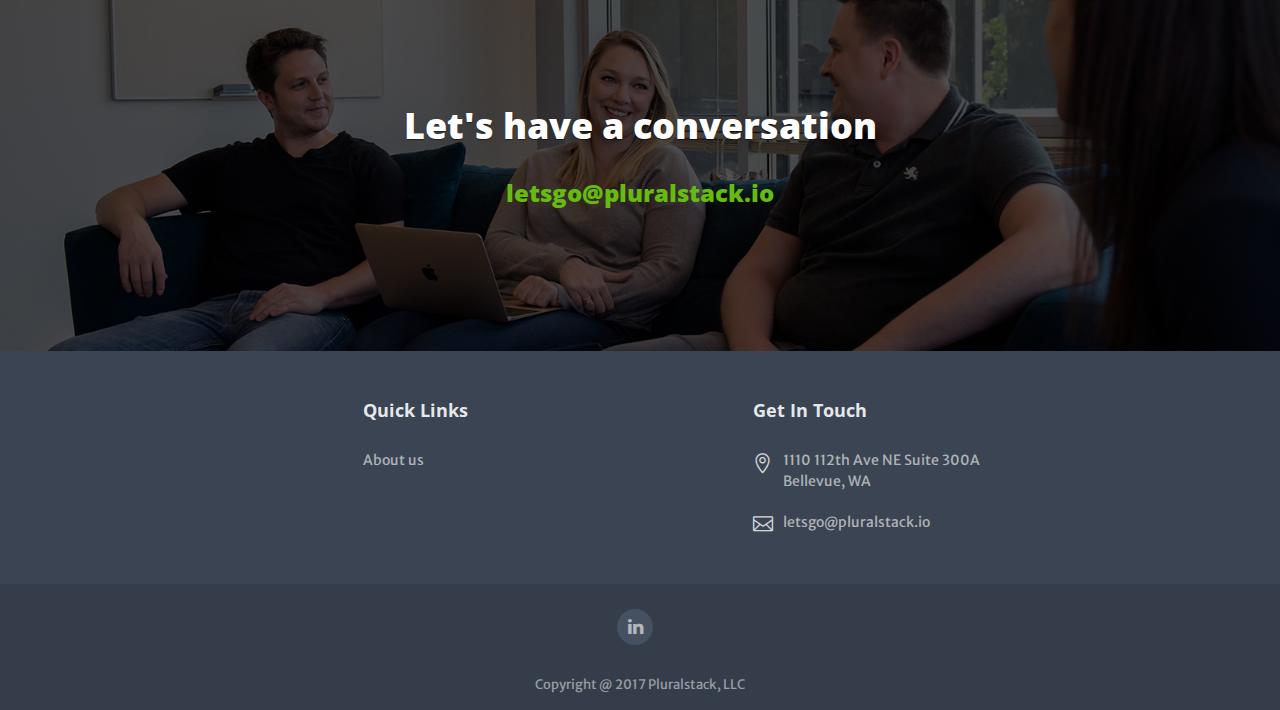
==== commit f7f70c3a: "more updates" ====
--- a/index.html
+++ b/index.html
@@ -8,8 +8,8 @@
     <meta charset="utf-8">
     <meta http-equiv="X-UA-Compatible" content="IE=edge">
     <meta name="viewport" content="width=device-width, initial-scale=1.0">
-    <meta name="description" content="">
-    <meta name="author" content="">    
+    <meta name="description" content="Pluralstack software development epic mychart cerner java .net javascript react angular design">
+    <meta name="author" content="Pluralstack LLC">    
     <link rel="apple-touch-icon-precomposed" sizes="57x57" href="apple-touch-icon-57x57.png" />
     <link rel="apple-touch-icon-precomposed" sizes="114x114" href="apple-touch-icon-114x114.png" />
     <link rel="apple-touch-icon-precomposed" sizes="72x72" href="apple-touch-icon-72x72.png" />
@@ -31,7 +31,8 @@
     <meta name="msapplication-wide310x150logo" content="mstile-310x150.png" />
     <meta name="msapplication-square310x310logo" content="mstile-310x310.png" />
     <link rel="manifest" href="/manifest.json">
-    <meta name="theme-color" content="#ffffff">    <link href='http://fonts.googleapis.com/css?family=Merriweather+Sans:700,300italic,400italic,700italic,300,400' rel='stylesheet' type='text/css'>
+    <meta name="theme-color" content="#ffffff">    
+    <link href='http://fonts.googleapis.com/css?family=Merriweather+Sans:700,300italic,400italic,700italic,300,400' rel='stylesheet' type='text/css'>
     <link href='http://fonts.googleapis.com/css?family=Russo+One' rel='stylesheet' type='text/css'>
     <link href='http://fonts.googleapis.com/css?family=Open+Sans:300italic,400italic,600italic,700italic,800italic,400,300,600,700,800' rel='stylesheet' type='text/css'>
     <!-- Global CSS -->
@@ -126,6 +127,7 @@
                             <div class="container text-center">                
                                 <h2 class="title">
                                     <span class="middle letsgo"><a href="mailto:letsgo@pluralstack.io" target="_blank">letsgo@pluralstack.io</a></span>
+                                    <span class="bottom">Full Service Software Development</span>
                                 </h2>
                             </div><!--//container-->
                         </section><!--//promo-->
@@ -142,15 +144,16 @@
     <section id="who" class="who section">
         <div class="container text-center">
             <h2 class="title text-center">Who We Are</h2>
-            <p class="intro text-center">We are a full service software development team with extensive experience building systems that solve an organization's toughest problems. And we don't need the latest and
-                greatest technology to do that. We know how to get the very best with what you have. </p>
+            <p class="intro text-center">Pluralstack provides full service software development across web, mobile, cloud, and IoT. We have extensive experience in the healthcare industry and understand the challenges
+                and opportunities healthcare organizations face. Do you want to integrate your digital marketing efforts with your IT systems? We do that. Do you want your patients to have a better experience than what they get
+                from your out-of-box Epic MyChart deployment? We do that. Are you struggling with clinician burnout because of complex software workflows? We can help.</p>
             <div class="row benefits text-center">
                 <div class="item col-md-3 col-sm-6 col-xs-12">
                     <div class="item-inner">
                         <div class="fs1" aria-hidden="true" data-icon="&#xe007;"></div>                        
                         <h3 class="sub-title">Skilled Team</h3>
                         <div class="desc">
-                            <p>We are a multi-disciplinary team of technologists that can get it done. From strategy and analysis, to design and development, and to deployment and beyond.</p>
+                            <p>We are a multi-disciplinary team of technologists that can get it done: from strategy and analysis to design, development, and deployment.</p>
                         </div>                
                     </div>       
                 </div><!--//item-->
@@ -159,7 +162,7 @@
                         <div class="fs1" aria-hidden="true" data-icon="&#xe01c;"></div>
                         <h3 class="sub-title">Flexible Approach</h3>
                         <div class="desc">
-                            <p>Different organizations budget in different ways. Whether you are looking for a time &amp; materials engagement or a fixed price project, we can work within your constraints.</p>
+                            <p>Whether you are looking for a time &amp; materials engagement or a fixed-price project, we can work with your preferred approach.</p>
                         </div>   
                     </div><!--//item-inner-->                    
                 </div><!--//item-->
@@ -189,13 +192,8 @@
     <!-- ******CTA Section****** -->
     <section id="cta-section" class="cta-section section text-center home-cta-section">
         <div class="container">
-           <h2 class="title">Want to have a quick chat?</h2>
-           <p class="phone contact-info">
-               <span class="intro">We are only a phone call away</span>
-               <span class="info"><a href="tel:2064011777">(206)401-1777</a></span>
-           </p><!--//phone-->
+           <h2 class="title">Let's have a conversation</h2>
            <p class="email contact-info">
-               <span class="intro">You can also email us</span>
                <span class="info"><a href="mailto:letsgo@pluralstack.io" target="_blank">letsgo@pluralstack.io</a></span>
            </p><!--//phone-->              
         </div><!--//container-->
@@ -228,7 +226,6 @@
                                         </a>
                                     </span>
                                 </p>
-                                <p class="tel col-md-12 col-sm-4"><span class="fs1" aria-hidden="true" data-icon="&#x77;"></span><a href="tel:2064011777">(206)401-1777</a></p>
                                 <p class="email col-md-12 col-sm-4"><span class="fs1" aria-hidden="true" data-icon="&#xe010;"></span><a href="mailto:letsgo@pluralstack.io" target="_blank">letsgo@pluralstack.io</a></p>
                             </div> 
                         </div><!--//footer-col-inner-->            
--- a/assets/css/stylesps.css
+++ b/assets/css/stylesps.css
@@ -52,6 +52,7 @@
 a.btn-cta,
 .btn-cta {
   padding: 8px 30px;
+  margin-bottom: 60px;
 }
 a.btn-cta-primary,
 .btn-cta-primary {
@@ -498,10 +499,13 @@
   font-style: italic;
   text-transform: lowercase;
 }
+.home-promo .title .bottom  {
+  text-transform: none;
+}
 .home-promo .title .bottom {
   font-family: 'Merriweather Sans', arial, sans-serif;
   font-style: italic;
-  text-transform: lowercase;
+  /* text-transform: lowercase; */
   font-weight: 500;
 }
 .home-promo .btn {
@@ -832,7 +836,7 @@
   background-size: cover;
   min-height: 420px;
   color: #fff;
-  padding-top: 80px;
+  padding-top: 175px;
 }
 .cta-section .title {
   font-size: 36px;
